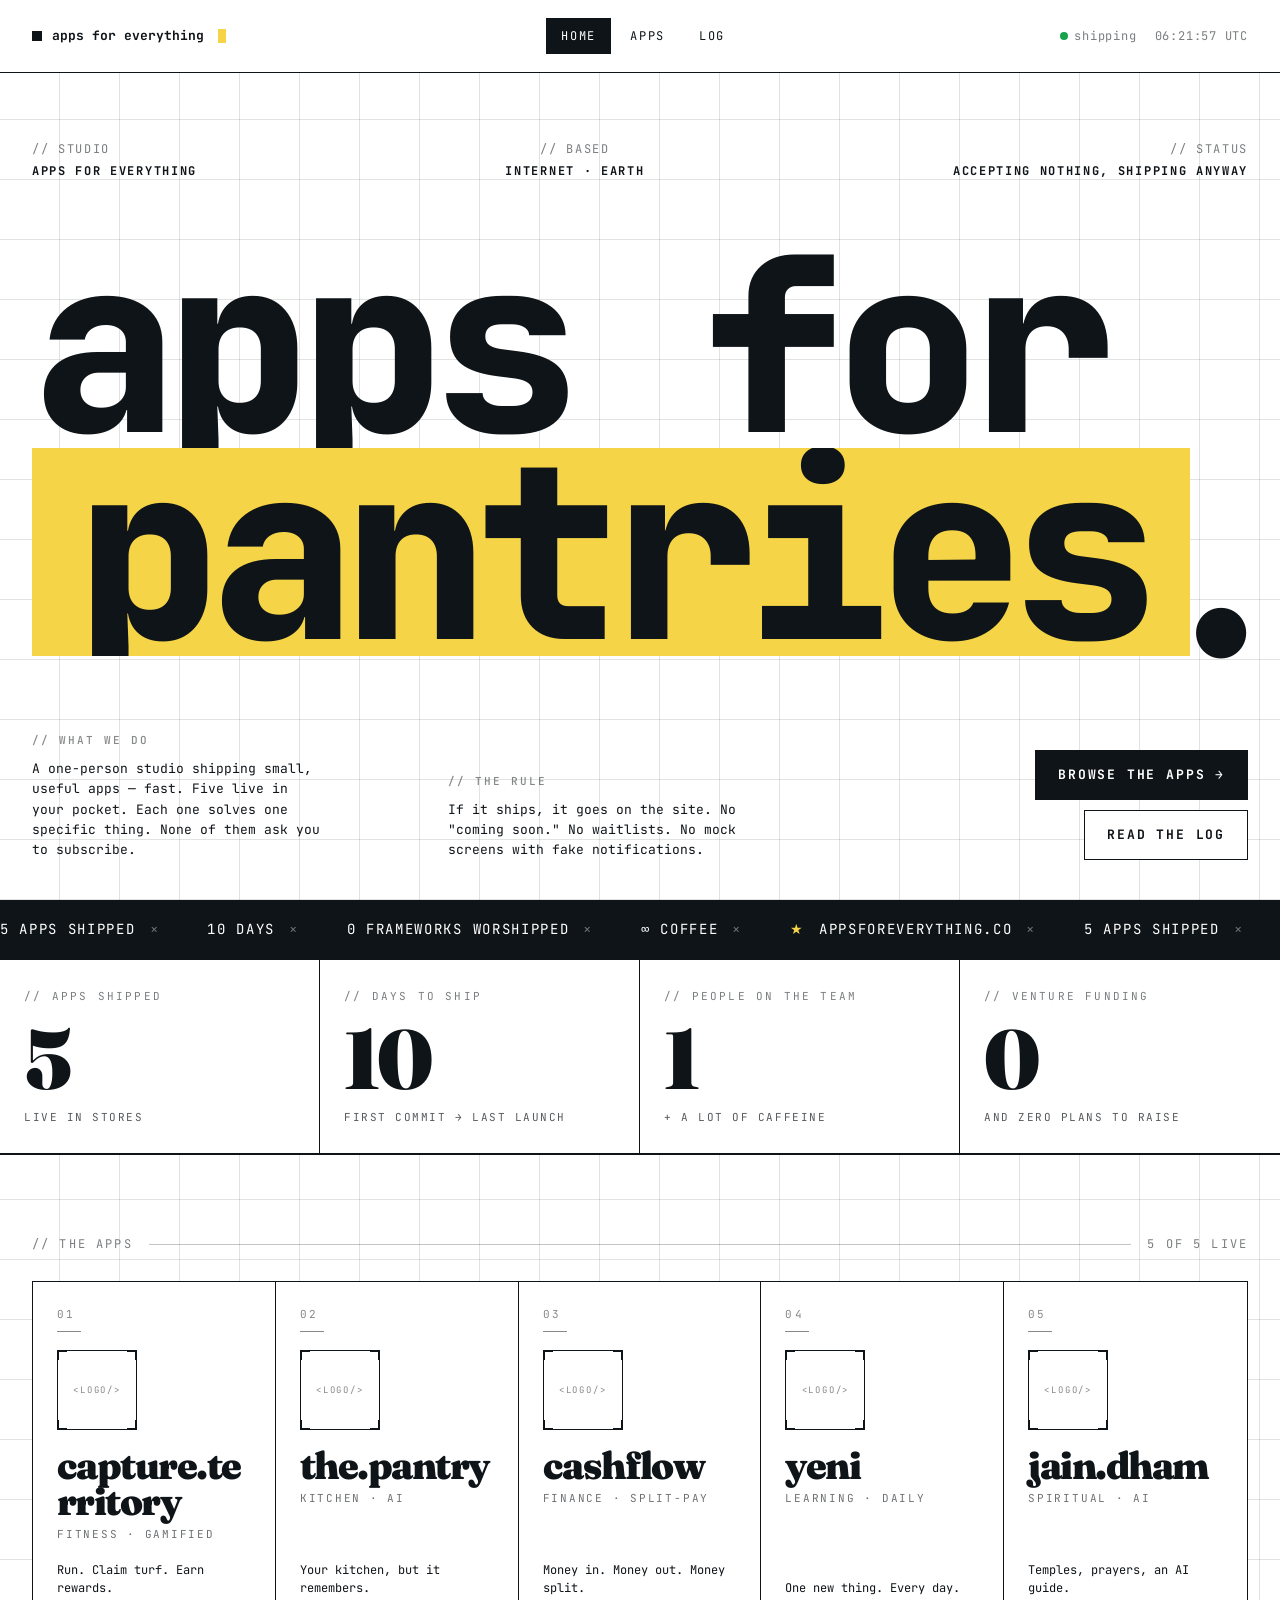
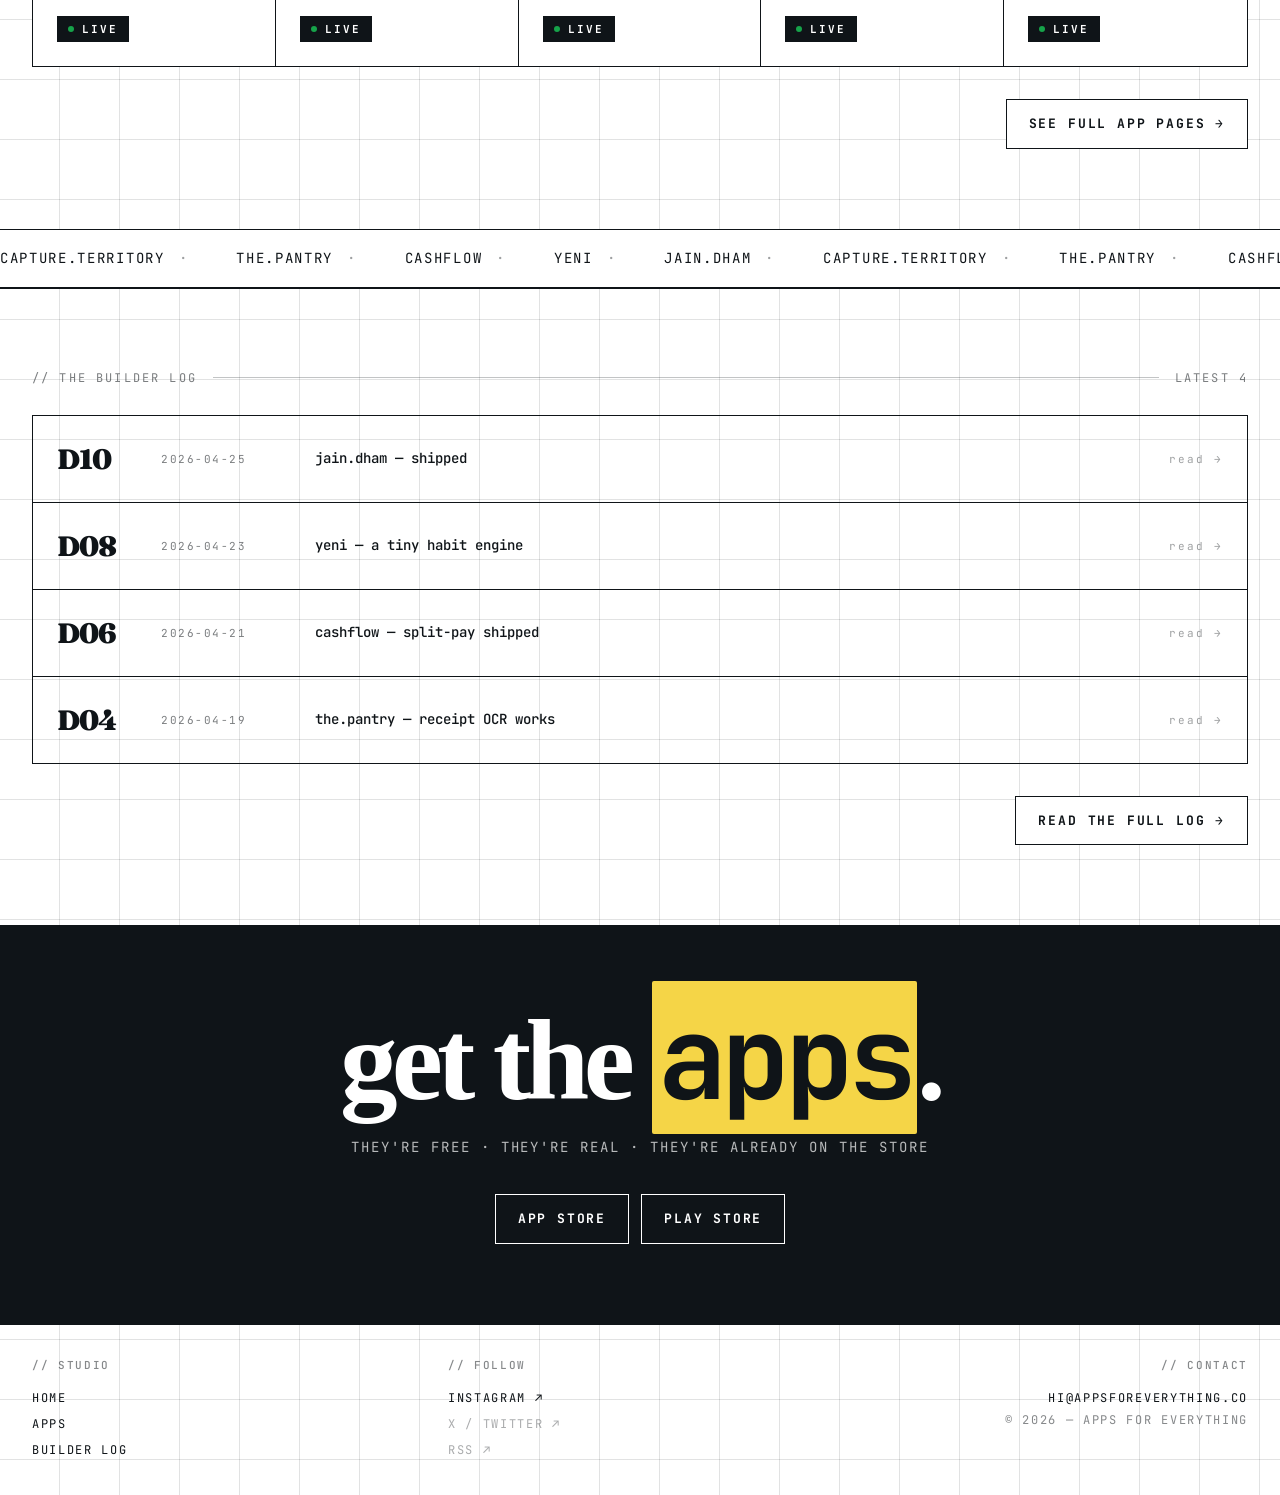
==== index.html @ c0534d03 "Initial launch-ready build of appsforeverything.co - Three-page static site: Home, Apps, Builder Log" ====
<!doctype html>
<html lang="en">
<head>
<meta charset="utf-8"/>
<meta name="viewport" content="width=device-width, initial-scale=1"/>
<title>apps for everything — a small studio shipping a lot</title>
<meta name="description" content="A one-person studio shipping small, useful apps — fast. 5 apps live. No waitlists, no subscriptions, no coming-soon screens."/>
<meta property="og:title" content="apps for everything"/>
<meta property="og:description" content="A one-person studio shipping small, useful apps — fast. 5 apps live."/>
<meta property="og:url" content="https://appsforeverything.co"/>
<meta property="og:type" content="website"/>
<meta property="og:image" content="https://appsforeverything.co/og-image.png"/>
<meta name="twitter:card" content="summary_large_image"/>
<meta name="twitter:title" content="apps for everything"/>
<meta name="twitter:description" content="A one-person studio shipping small, useful apps — fast. 5 apps live."/>
<meta name="twitter:image" content="https://appsforeverything.co/og-image.png"/>
<link rel="icon" href="/favicon.svg" type="image/svg+xml"/>

<link rel="preconnect" href="https://fonts.googleapis.com"/>
<link rel="preconnect" href="https://fonts.gstatic.com" crossorigin/>
<link href="https://fonts.googleapis.com/css2?family=Fraunces:ital,opsz,wght@0,9..144,400;0,9..144,700;0,9..144,900;1,9..144,900&family=JetBrains+Mono:wght@400;500;700&display=swap" rel="stylesheet"/>
<link rel="stylesheet" href="site/site.css"/>

<style>
/* ── Home-only styles ─────────────────────────────────── */
.hero {
  position: relative;
  min-height: calc(100vh - 60px);
  padding: 80px 32px 40px;
  display: flex; flex-direction: column; justify-content: space-between;
  overflow: hidden;
}

.hero-meta-row {
  display: flex; justify-content: space-between; align-items: flex-start;
  font-family: var(--mono);
  font-size: 12px; letter-spacing: 0.14em; text-transform: uppercase;
  color: var(--fg-muted);
}
.hero-meta-row .col { display: flex; flex-direction: column; gap: 4px; }
.hero-meta-row .col .v { color: var(--fg); font-weight: 700; }

.hero-stack {
  font-family: var(--display);
  font-weight: 900;
  font-size: clamp(96px, 19vw, 320px);
  line-height: 0.85;
  letter-spacing: -0.05em;
  margin: 40px 0;
  position: relative;
}
.hero-line { display: block; overflow: hidden; }
.hero-word {
  display: inline-block;
  transform: translateY(110%);
  animation: rise 0.9s cubic-bezier(.2,.7,.2,1) forwards;
}
.hero-word.d2 { animation-delay: 0.1s; }
.hero-word.d3 { animation-delay: 0.2s; }
.hero-word.d4 { animation-delay: 0.3s; }
.hero-word.d5 { animation-delay: 0.4s; }
@keyframes rise { to { transform: translateY(0) } }

.hero-line .swap {
  display: inline-block;
  background: var(--hl); color: #0F1418;
  padding: 0 0.12em;
  position: relative;
}
.hero-line .swap .swap-inner {
  display: inline-block;
  animation: swap 8s steps(1) infinite;
}
@keyframes swap {
  0%, 24%   { content: 'everything' }
  25%, 49%  { transform: translateY(0) }
  50%, 74%  { transform: translateY(0) }
}

/* word cycler for hero */
.cycle {
  display: inline-block;
  background: var(--hl); color: #0F1418;
  padding: 0 0.18em;
  position: relative;
  vertical-align: baseline;
  overflow: hidden;
}
.cycle .cycle-track {
  display: inline-block;
}
.cycle .cycle-word {
  display: inline-block;
}

.hero-bottom {
  display: grid;
  grid-template-columns: 1fr 1fr 1fr;
  gap: 32px;
  align-items: end;
  font-family: var(--mono);
  font-size: 13px;
  line-height: 1.55;
}
.hero-bottom .col h5 {
  font-size: 11px; letter-spacing: 0.18em; text-transform: uppercase;
  opacity: 0.5; margin-bottom: 10px; font-weight: 500;
}
.hero-bottom .col p { max-width: 36ch; }
.hero-bottom .ctas { display: flex; gap: 10px; flex-wrap: wrap; justify-content: flex-end; }

/* Animated grid (subtle dot drift) */
.hero-bg {
  position: absolute; inset: 0;
  pointer-events: none;
  z-index: -1;
  background-image:
    radial-gradient(circle, var(--fg) 1.2px, transparent 1.2px);
  background-size: 32px 32px;
  background-position: 0 0;
  opacity: 0.08;
  animation: drift 30s linear infinite;
}
@keyframes drift {
  from { background-position: 0 0; }
  to { background-position: 320px 320px; }
}

/* ── Counters strip ───────────────────────────────────── */
.counters {
  display: grid;
  grid-template-columns: repeat(4, 1fr);
  border-top: 1.5px solid var(--fg);
  border-bottom: 1.5px solid var(--fg);
  background: var(--bg);
}
.counter {
  padding: 28px 24px;
  border-right: 1.5px solid var(--fg);
  font-family: var(--mono);
}
.counter:last-child { border-right: none; }
.counter .label {
  font-size: 11px; letter-spacing: 0.2em; text-transform: uppercase;
  opacity: 0.55; margin-bottom: 12px;
}
.counter .num {
  font-family: var(--display);
  font-size: 84px; line-height: 1; font-weight: 900;
  letter-spacing: -0.04em;
}
.counter .sub {
  font-size: 11px; letter-spacing: 0.14em; text-transform: uppercase;
  margin-top: 8px; opacity: 0.7;
}

/* ── Apps preview grid ────────────────────────────────── */
.apps-section {
  padding: 80px 32px;
  border-top: 1.5px solid var(--fg);
}
.apps-grid {
  display: grid;
  grid-template-columns: repeat(5, 1fr);
  border: 1.5px solid var(--fg);
}
.app-card {
  position: relative;
  border-right: 1.5px solid var(--fg);
  padding: 24px;
  display: flex; flex-direction: column; gap: 18px;
  min-height: 380px;
  background: var(--bg);
  transition: background 0.2s, color 0.2s;
  overflow: hidden;
  cursor: pointer;
}
.app-card:last-child { border-right: none; }
.app-card:hover { background: var(--fg); color: var(--bg); }
.app-card:hover .logo-slot { background: var(--fg); color: var(--bg); border-color: var(--bg); }
.app-card:hover .logo-slot .tick { background: var(--fg); border-color: var(--bg); }
.app-card:hover .pill { background: var(--bg); color: var(--fg); }
.app-card:hover .app-card-num::after {
  width: 100%;
}
.app-card-num {
  font-family: var(--mono);
  font-size: 11px; letter-spacing: 0.2em; opacity: 0.5;
  position: relative;
  display: inline-block;
}
.app-card-num::after {
  content: '';
  display: block;
  width: 24px; height: 1.5px;
  background: currentColor;
  margin-top: 8px;
  transition: width 0.4s cubic-bezier(.2,.7,.2,1);
}
.app-card-name {
  font-family: var(--display);
  font-size: 38px; font-weight: 900;
  line-height: 0.95;
  letter-spacing: -0.04em;
  word-break: break-word;
}
.app-card-tag {
  font-family: var(--mono);
  font-size: 11px; letter-spacing: 0.16em;
  text-transform: uppercase;
  opacity: 0.6;
}
.app-card-desc {
  font-family: var(--mono);
  font-size: 12px; line-height: 1.55;
  margin-top: auto;
}
.app-card .logo-slot {
  width: 80px; height: 80px;
  align-self: flex-start;
}

@media (max-width: 1100px) {
  .apps-grid { grid-template-columns: repeat(2, 1fr); }
  .app-card { border-bottom: 1.5px solid var(--fg); }
}

/* ── Log preview ──────────────────────────────────────── */
.log-section {
  padding: 80px 32px;
  border-top: 1.5px solid var(--fg);
}
.log-list {
  border: 1.5px solid var(--fg);
}
.log-row {
  display: grid;
  grid-template-columns: 80px 130px 1fr 200px;
  gap: 24px;
  padding: 22px 24px;
  border-bottom: 1.5px solid var(--fg);
  align-items: center;
  font-family: var(--mono);
  font-size: 13px;
  cursor: pointer;
  transition: background 0.15s;
}
.log-row:last-child { border-bottom: none; }
.log-row:hover { background: var(--fg); color: var(--bg); }
.log-row .day {
  font-family: var(--display);
  font-size: 28px; font-weight: 900;
  letter-spacing: -0.03em;
}
.log-row .date { opacity: 0.55; font-size: 11px; letter-spacing: 0.14em; }
.log-row .title { font-weight: 500; font-size: 14px; }
.log-row .arrow {
  text-align: right; opacity: 0.4;
  letter-spacing: 0.18em; font-size: 11px;
}
.log-row:hover .arrow { opacity: 1; }

/* ── CTA strip ────────────────────────────────────────── */
.cta-strip {
  border-top: 1.5px solid var(--fg);
  padding: 80px 32px;
  text-align: center;
  background: var(--fg);
  color: var(--bg);
  position: relative;
  overflow: hidden;
}
.cta-strip h2 {
  font-family: var(--display);
  font-size: clamp(56px, 9vw, 144px);
  font-weight: 900;
  line-height: 0.9;
  letter-spacing: -0.05em;
}
.cta-strip h2 em {
  background: var(--hl); color: #0F1418;
}
.cta-strip .sub {
  margin-top: 24px;
  font-family: var(--mono); font-size: 14px;
  letter-spacing: 0.14em; text-transform: uppercase;
  opacity: 0.7;
}
.cta-strip .ctas {
  margin-top: 36px;
  display: flex; gap: 12px; justify-content: center;
}
.cta-strip .btn {
  background: transparent; color: var(--bg); border-color: var(--bg);
}
.cta-strip .btn:hover { background: var(--hl); color: #0F1418; border-color: var(--hl); }

</style>
</head>
<body>

<!-- ── NAV ────────────────────────────────────────────── -->
<nav class="nav">
  <a class="nav-brand" href="index.html">
    <span class="dot"></span>
    apps for everything<span class="blink"></span>
  </a>
  <div class="nav-links">
    <a class="nav-link active" href="index.html">Home</a>
    <a class="nav-link" href="apps.html">Apps</a>
    <a class="nav-link" href="log.html">Log</a>
  </div>
  <div class="nav-meta">
    <span><span class="live-dot"></span>shipping</span>
    <span data-utc-clock>00:00:00 UTC</span>
  </div>
</nav>

<main class="page">

  <!-- ── HERO ─────────────────────────────────────────── -->
  <section class="hero">
    <div class="hero-bg"></div>

    <div class="hero-meta-row">
      <div class="col">
        <span>// studio</span>
        <span class="v">apps for everything</span>
      </div>
      <div class="col" style="text-align:center">
        <span>// based</span>
        <span class="v">internet · earth</span>
      </div>
      <div class="col" style="text-align:right">
        <span>// status</span>
        <span class="v">accepting nothing, shipping anyway</span>
      </div>
    </div>

    <h1 class="hero-stack">
      <span class="hero-line"><span class="hero-word" style="font-family: &quot;JetBrains Mono&quot;">apps for</span></span>
      <span class="hero-line"><span class="hero-word d2"><span id="cycle-word" class="cycle"><span class="cycle-track"><span class="cycle-word" style="font-family: &quot;JetBrains Mono&quot;">running</span></span></span>.</span></span>
    </h1>

    <div class="hero-bottom">
      <div class="col">
        <h5>// what we do</h5>
        <p>A one-person studio shipping small, useful apps — fast. Five live in your pocket. Each one solves one specific thing. None of them ask you to subscribe.</p>
      </div>
      <div class="col">
        <h5>// the rule</h5>
        <p>If it ships, it goes on the site. No "coming soon." No waitlists. No mock screens with fake notifications.</p>
      </div>
      <div class="col">
        <div class="ctas">
          <a href="apps.html" class="btn primary">Browse the apps →</a>
          <a href="log.html" class="btn">Read the log</a>
        </div>
      </div>
    </div>
  </section>

  <!-- ── MARQUEE ──────────────────────────────────────── -->
  <div class="marquee invert">
    <div class="marquee-track">
      <span class="marquee-item">5 apps shipped <span class="x">×</span></span>
      <span class="marquee-item">10 days <span class="x">×</span></span>
      <span class="marquee-item">0 frameworks worshipped <span class="x">×</span></span>
      <span class="marquee-item">∞ coffee <span class="x">×</span></span>
      <span class="marquee-item"><span class="star">★</span> appsforeverything.co <span class="x">×</span></span>
      <span class="marquee-item">5 apps shipped <span class="x">×</span></span>
      <span class="marquee-item">10 days <span class="x">×</span></span>
      <span class="marquee-item">0 frameworks worshipped <span class="x">×</span></span>
      <span class="marquee-item">∞ coffee <span class="x">×</span></span>
      <span class="marquee-item"><span class="star">★</span> appsforeverything.co <span class="x">×</span></span>
      <span class="marquee-item">5 apps shipped <span class="x">×</span></span>
      <span class="marquee-item">10 days <span class="x">×</span></span>
      <span class="marquee-item">0 frameworks worshipped <span class="x">×</span></span>
      <span class="marquee-item">∞ coffee <span class="x">×</span></span>
      <span class="marquee-item"><span class="star">★</span> appsforeverything.co <span class="x">×</span></span>
    </div>
  </div>

  <!-- ── COUNTERS ─────────────────────────────────────── -->
  <div class="counters reveal">
    <div class="counter">
      <div class="label">// apps shipped</div>
      <div class="num" data-count="5">0</div>
      <div class="sub">live in stores</div>
    </div>
    <div class="counter">
      <div class="label">// days to ship</div>
      <div class="num" data-count="10">0</div>
      <div class="sub">first commit → last launch</div>
    </div>
    <div class="counter">
      <div class="label">// people on the team</div>
      <div class="num" data-count="1">0</div>
      <div class="sub">+ a lot of caffeine</div>
    </div>
    <div class="counter">
      <div class="label">// venture funding</div>
      <div class="num" data-count="0">0</div>
      <div class="sub">and zero plans to raise</div>
    </div>
  </div>

  <!-- ── APPS SECTION ─────────────────────────────────── -->
  <section class="apps-section">
    <div class="section-label reveal">
      <span>// the apps</span>
      <span class="line"></span>
      <span>5 of 5 live</span>
    </div>

    <div class="apps-grid reveal" id="apps-grid"></div>

    <div style="margin-top: 32px; display: flex; justify-content: flex-end;">
      <a href="apps.html" class="btn">See full app pages →</a>
    </div>
  </section>

  <!-- ── REVERSE MARQUEE ──────────────────────────────── -->
  <div class="marquee">
    <div class="marquee-track reverse fast">
      <span class="marquee-item">capture.territory <span class="x">·</span></span>
      <span class="marquee-item">the.pantry <span class="x">·</span></span>
      <span class="marquee-item">cashflow <span class="x">·</span></span>
      <span class="marquee-item">yeni <span class="x">·</span></span>
      <span class="marquee-item">jain.dham <span class="x">·</span></span>
      <span class="marquee-item">capture.territory <span class="x">·</span></span>
      <span class="marquee-item">the.pantry <span class="x">·</span></span>
      <span class="marquee-item">cashflow <span class="x">·</span></span>
      <span class="marquee-item">yeni <span class="x">·</span></span>
      <span class="marquee-item">jain.dham <span class="x">·</span></span>
      <span class="marquee-item">capture.territory <span class="x">·</span></span>
      <span class="marquee-item">the.pantry <span class="x">·</span></span>
      <span class="marquee-item">cashflow <span class="x">·</span></span>
      <span class="marquee-item">yeni <span class="x">·</span></span>
      <span class="marquee-item">jain.dham <span class="x">·</span></span>
    </div>
  </div>

  <!-- ── LOG PREVIEW ──────────────────────────────────── -->
  <section class="log-section">
    <div class="section-label reveal">
      <span>// the builder log</span>
      <span class="line"></span>
      <span>latest 4</span>
    </div>

    <div class="log-list reveal" id="log-list"></div>

    <div style="margin-top: 32px; display: flex; justify-content: flex-end;">
      <a href="log.html" class="btn">Read the full log →</a>
    </div>
  </section>

  <!-- ── CTA STRIP ────────────────────────────────────── -->
  <section class="cta-strip">
    <h2 style="font-family: ui-monospace">get the <em style="font-family: &quot;JetBrains Mono&quot;">apps</em>.</h2>
    <div class="sub">they're free · they're real · they're already on the store</div>
    <div class="ctas">
      <a href="apps.html" class="btn">App Store</a>
      <a href="apps.html" class="btn">Play Store</a>
    </div>
  </section>

  <!-- ── FOOTER ───────────────────────────────────────── -->
  <footer class="foot">
    <div class="foot-col">
      <h4>// studio</h4>
      <a href="index.html">Home</a>
      <a href="apps.html">Apps</a>
      <a href="log.html">Builder log</a>
    </div>
    <div class="foot-col">
      <h4>// follow</h4>
      <a href="https://www.instagram.com/apps4everything?igsh=eWd5OXFvZ3lxbHJh" target="_blank" rel="noopener">Instagram ↗</a>
      <a href="#">X / twitter ↗</a>
      <a href="#">RSS ↗</a>
    </div>
    <div class="foot-col" style="text-align:right">
      <h4>// contact</h4>
      <a href="mailto:hi@appsforeverything.co">hi@appsforeverything.co</a>
      <span style="opacity:0.5">© 2026 — apps for everything</span>
    </div>
  </footer>
</main>

<script src="site/site.js"></script>
<script>
// ── Render apps grid ───────────────────────────────────
(function () {
  const el = document.getElementById('apps-grid');
  el.innerHTML = APPS.map((a, i) => `
    <a href="apps.html#${a.name}" class="app-card">
      <span class="app-card-num">${a.num}</span>
      <div class="logo-slot">
        <span class="tick tl"></span><span class="tick tr"></span>
        <span class="tick bl"></span><span class="tick br"></span>
        <div class="logo-inner">
          <div class="logo-tag">&lt;LOGO/&gt;</div>
        </div>
      </div>
      <div>
        <div class="app-card-name">${a.name}</div>
        <div class="app-card-tag" style="margin-top:6px">${a.tag}</div>
      </div>
      <div class="app-card-desc">${a.short}</div>
      <span class="pill" style="align-self:flex-start"><span class="pill-dot"></span>live</span>
    </a>
  `).join('');
})();

// ── Render log preview ────────────────────────────────
(function () {
  const el = document.getElementById('log-list');
  el.innerHTML = LOG_ENTRIES.slice(0, 4).map((e) => `
    <a href="log.html" class="log-row">
      <span class="day">${e.day}</span>
      <span class="date">${e.date}</span>
      <span class="title">${e.title}</span>
      <span class="arrow">read →</span>
    </a>
  `).join('');
})();

// ── Counters animate when in view ─────────────────────
(function () {
  const obs = new IntersectionObserver((entries) => {
    entries.forEach((e) => {
      if (e.isIntersecting) {
        e.target.querySelectorAll('[data-count]').forEach((n) => {
          const target = parseInt(n.getAttribute('data-count'), 10);
          countUp(n, target, 1400);
        });
        obs.unobserve(e.target);
      }
    });
  }, { threshold: 0.4 });
  document.querySelectorAll('.counters').forEach((el) => obs.observe(el));
})();

// ── Hero word cycler ──────────────────────────────────
(function () {
  const words = ['running', 'pantries', 'splitting', 'praying', 'learning'];
  const el = document.querySelector('#cycle-word .cycle-word');
  if (!el) return;
  let i = 0;
  setInterval(() => {
    i = (i + 1) % words.length;
    el.style.transition = 'opacity 0.2s, transform 0.2s';
    el.style.opacity = '0';
    el.style.transform = 'translateY(-8px)';
    setTimeout(() => {
      el.textContent = words[i];
      el.style.transform = 'translateY(8px)';
      requestAnimationFrame(() => {
        el.style.opacity = '1';
        el.style.transform = 'translateY(0)';
      });
    }, 220);
  }, 1800);
})();

</script>
</body>
</html>
---- site/site.css ----
/* appsforeverything.co — shared site styles */

:root {
  --bg: #FFFFFF;
  --fg: #0F1418;
  --fg-muted: rgba(15, 20, 24, 0.55);
  --fg-faint: rgba(15, 20, 24, 0.12);
  --hl: #F5D547;
  --display: 'Fraunces', serif;
  --mono: 'JetBrains Mono', ui-monospace, monospace;
}

[data-theme="dark"] {
  --bg: #0F1418;
  --fg: #FFFFFF;
  --fg-muted: rgba(255, 255, 255, 0.55);
  --fg-faint: rgba(255, 255, 255, 0.12);
}

* { box-sizing: border-box; margin: 0; padding: 0; }

html, body {
  background: var(--bg);
  color: var(--fg);
  font-family: var(--mono);
  font-size: 14px;
  line-height: 1.5;
  -webkit-font-smoothing: antialiased;
  overflow-x: hidden;
}

body {
  background-image:
    linear-gradient(var(--fg-faint) 1px, transparent 1px),
    linear-gradient(90deg, var(--fg-faint) 1px, transparent 1px);
  background-size: 60px 60px;
  background-position: -1px -1px;
}

a { color: inherit; text-decoration: none; }
em {
  font-style: normal;
  font-weight: 700;
  background: var(--hl);
  padding: 0 6px;
  border-radius: 2px;
  color: #0F1418;
}

::selection { background: var(--hl); color: #0F1418; }

/* ── Top nav ────────────────────────────────────────────── */
.nav {
  position: fixed; top: 0; left: 0; right: 0; z-index: 100;
  display: flex; align-items: center; justify-content: space-between;
  padding: 18px 32px;
  border-bottom: 1.5px solid var(--fg);
  background: var(--bg);
  font-family: var(--mono);
  font-size: 13px;
  letter-spacing: 0.06em;
}
.nav-brand {
  display: flex; align-items: center; gap: 10px;
  font-weight: 700;
  text-transform: lowercase;
  letter-spacing: 0;
}
.nav-brand .dot {
  width: 10px; height: 10px; background: var(--fg);
  display: inline-block;
}
.nav-brand .blink {
  width: 8px; height: 14px; background: var(--hl);
  display: inline-block; margin-left: 4px;
  animation: blink 1s steps(2) infinite;
}
@keyframes blink { 0%, 50% { opacity: 1 } 51%, 100% { opacity: 0 } }

.nav-links { display: flex; gap: 4px; }
.nav-link {
  padding: 8px 14px;
  border: 1.5px solid transparent;
  text-transform: uppercase;
  letter-spacing: 0.14em;
  font-size: 12px;
  transition: background 0.15s, color 0.15s, border-color 0.15s;
}
.nav-link:hover { border-color: var(--fg); }
.nav-link.active { background: var(--fg); color: var(--bg); }

.nav-meta {
  display: flex; align-items: center; gap: 18px;
  font-size: 12px;
  color: var(--fg-muted);
}
.nav-meta .live-dot {
  width: 8px; height: 8px; border-radius: 50%;
  background: #16a34a;
  display: inline-block; margin-right: 6px;
  animation: pulse 1.5s ease-in-out infinite;
}
@keyframes pulse { 0%, 100% { opacity: 1 } 50% { opacity: 0.3 } }

/* ── Page shell ─────────────────────────────────────────── */
.page { padding-top: 60px; }

.section-label {
  display: flex; align-items: center; gap: 16px;
  font-family: var(--mono);
  font-size: 12px; letter-spacing: 0.18em; text-transform: uppercase;
  color: var(--fg-muted);
  margin-bottom: 28px;
}
.section-label .line {
  flex: 1; height: 1px; background: var(--fg); opacity: 0.25;
}

/* ── Footer ─────────────────────────────────────────────── */
.foot {
  border-top: 1.5px solid var(--fg);
  padding: 32px;
  display: grid;
  grid-template-columns: 1fr 1fr 1fr;
  gap: 32px;
  font-size: 12px;
  text-transform: uppercase;
  letter-spacing: 0.14em;
}
.foot-col h4 {
  font-size: 11px; opacity: 0.5;
  margin-bottom: 12px; font-weight: 500;
}
.foot-col a { display: block; padding: 4px 0; }
.foot-col a:hover { background: var(--hl); color: #0F1418; }

/* ── Marquee ────────────────────────────────────────────── */
.marquee {
  border-top: 1.5px solid var(--fg);
  border-bottom: 1.5px solid var(--fg);
  overflow: hidden;
  background: var(--bg);
  position: relative;
}
.marquee.invert { background: var(--fg); color: var(--bg); }
.marquee-track {
  display: inline-flex; gap: 48px;
  white-space: nowrap;
  padding: 18px 0;
  animation: marquee 40s linear infinite;
  font-family: var(--mono);
  font-size: 14px;
  letter-spacing: 0.12em;
  text-transform: uppercase;
}
.marquee-track.fast { animation-duration: 20s; }
.marquee-track.reverse { animation-direction: reverse; }
.marquee-item {
  display: inline-flex; align-items: center; gap: 14px;
}
.marquee-item .star { color: var(--hl); }
.marquee-item .x { opacity: 0.4; }
@keyframes marquee {
  from { transform: translateX(0) }
  to { transform: translateX(-50%) }
}

/* ── Buttons ────────────────────────────────────────────── */
.btn {
  display: inline-flex; align-items: center; gap: 10px;
  padding: 14px 22px;
  font-family: var(--mono);
  font-size: 13px;
  letter-spacing: 0.14em;
  text-transform: uppercase;
  font-weight: 700;
  border: 1.5px solid var(--fg);
  background: var(--bg);
  color: var(--fg);
  cursor: pointer;
  transition: all 0.15s;
}
.btn:hover {
  background: var(--fg); color: var(--bg);
}
.btn.primary {
  background: var(--fg); color: var(--bg);
}
.btn.primary:hover {
  background: var(--hl); color: #0F1418; border-color: var(--hl);
}

/* ── Status pill ────────────────────────────────────────── */
.pill {
  display: inline-flex; align-items: center; gap: 8px;
  padding: 5px 11px;
  font-family: var(--mono);
  font-size: 11px;
  letter-spacing: 0.18em;
  font-weight: 700;
  text-transform: uppercase;
  background: var(--fg);
  color: var(--bg);
}
.pill.outline { background: transparent; color: var(--fg); border: 1.5px solid var(--fg); }
.pill .pill-dot {
  width: 6px; height: 6px; border-radius: 50%; background: #16a34a;
  animation: pulse 1.5s ease-in-out infinite;
}

/* ── Logo card ─────────────────────────────────────────── */
.logo-slot {
  position: relative;
  background: var(--bg);
  color: var(--fg);
  border: 1.5px solid var(--fg);
  display: flex; align-items: center; justify-content: center;
  font-family: var(--mono);
  flex-shrink: 0;
}
.logo-slot .tick {
  position: absolute; width: 10px; height: 10px;
  background: var(--bg);
}
.logo-slot .tick.tl { top: -1px; left: -1px; border-top: 2px solid var(--fg); border-left: 2px solid var(--fg); }
.logo-slot .tick.tr { top: -1px; right: -1px; border-top: 2px solid var(--fg); border-right: 2px solid var(--fg); }
.logo-slot .tick.bl { bottom: -1px; left: -1px; border-bottom: 2px solid var(--fg); border-left: 2px solid var(--fg); }
.logo-slot .tick.br { bottom: -1px; right: -1px; border-bottom: 2px solid var(--fg); border-right: 2px solid var(--fg); }
.logo-slot .logo-inner {
  text-align: center; line-height: 1.4;
}
.logo-slot .logo-tag {
  font-size: 9px; opacity: 0.5; letter-spacing: 0.2em;
}
.logo-slot .logo-name {
  font-size: 14px; font-weight: 700; letter-spacing: -0.01em; margin-top: 4px;
}

/* ── Reveal animation ───────────────────────────────────── */
.reveal {
  opacity: 0; transform: translateY(24px);
  transition: opacity 0.7s cubic-bezier(.2,.7,.2,1), transform 0.7s cubic-bezier(.2,.7,.2,1);
}
.reveal.in { opacity: 1; transform: translateY(0); }

/* ── Util ──────────────────────────────────────────────── */
.mono { font-family: var(--mono); }
.serif { font-family: var(--display); }
.muted { color: var(--fg-muted); }
.cap { text-transform: uppercase; letter-spacing: 0.14em; }

/* ── Placeholder links (not yet live) ───────────────────── */
a[href="#"] {
  opacity: 0.35;
  cursor: default;
  pointer-events: none;
}

/* ── Mobile nav ─────────────────────────────────────────── */
@media (max-width: 640px) {
  .nav-meta { display: none; }
  .nav { padding: 14px 20px; }
  .hero { padding: 80px 20px 40px; }
  .hero-bottom { grid-template-columns: 1fr; gap: 20px; }
  .hero-bottom .ctas { justify-content: flex-start; }
  .counters { grid-template-columns: repeat(2, 1fr); }
  .counter:nth-child(2) { border-right: none; }
  .log-row { grid-template-columns: 60px 1fr; }
  .log-row .date, .log-row .arrow { display: none; }
}
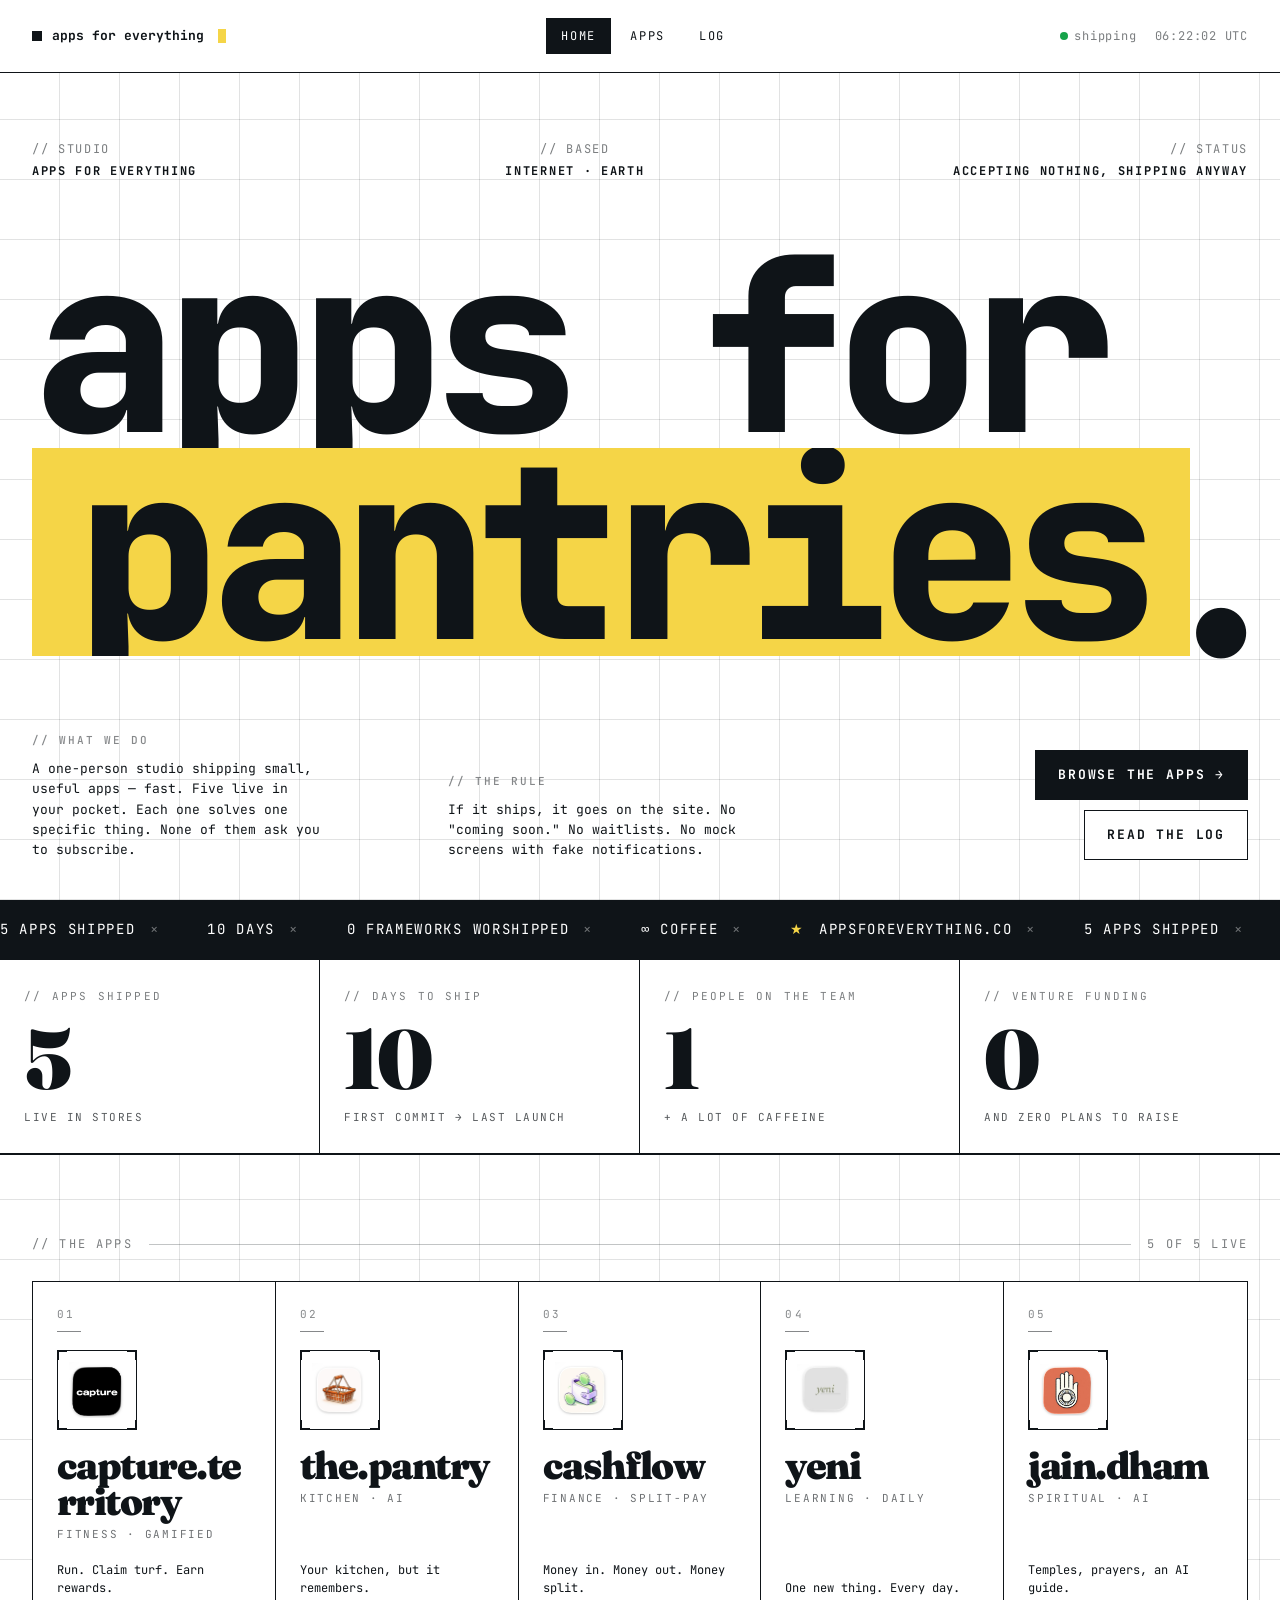
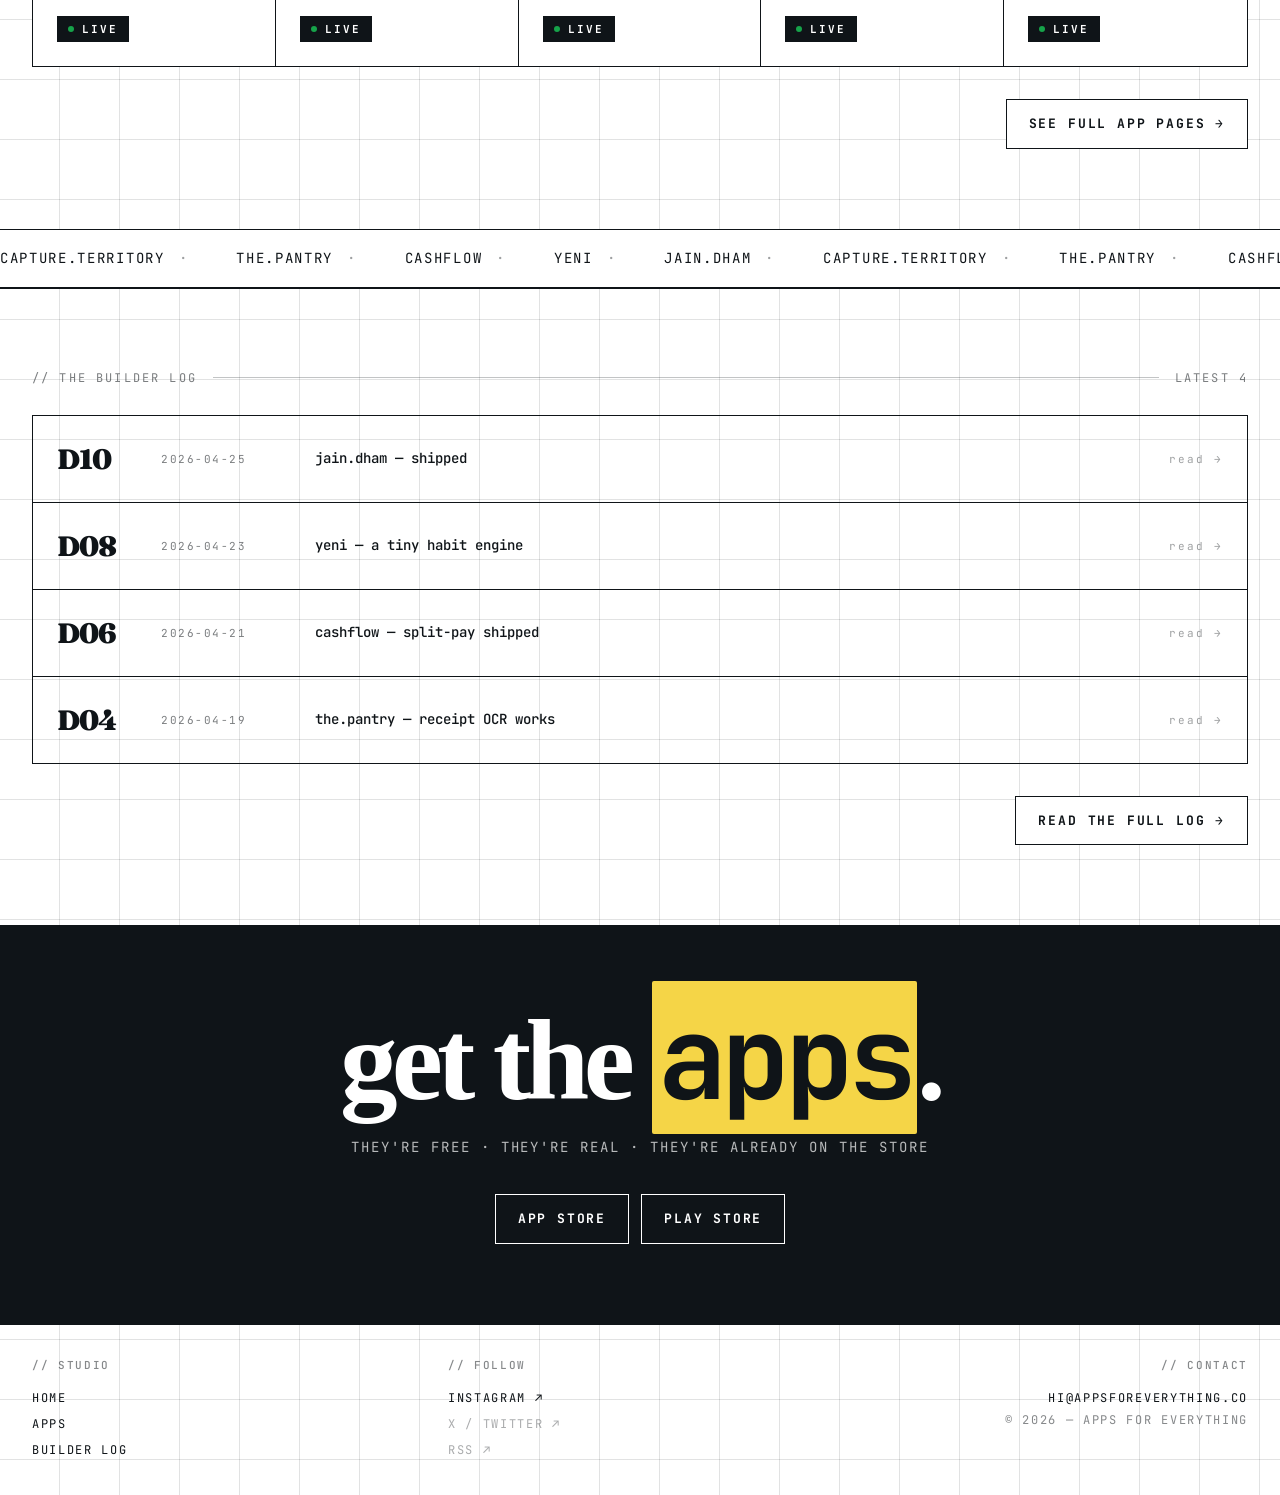
==== commit f431a421: "Add app logos and wire them into card + detail views Co-Authored-By: Claude Sonnet 4.6 <noreply@anth" ====
--- a/index.html
+++ b/index.html
@@ -500,7 +500,7 @@
         <span class="tick tl"></span><span class="tick tr"></span>
         <span class="tick bl"></span><span class="tick br"></span>
         <div class="logo-inner">
-          <div class="logo-tag">&lt;LOGO/&gt;</div>
+          <img src="${a.logo}" alt="${a.name} logo" style="width:56px;height:56px;object-fit:contain;display:block;"/>
         </div>
       </div>
       <div>
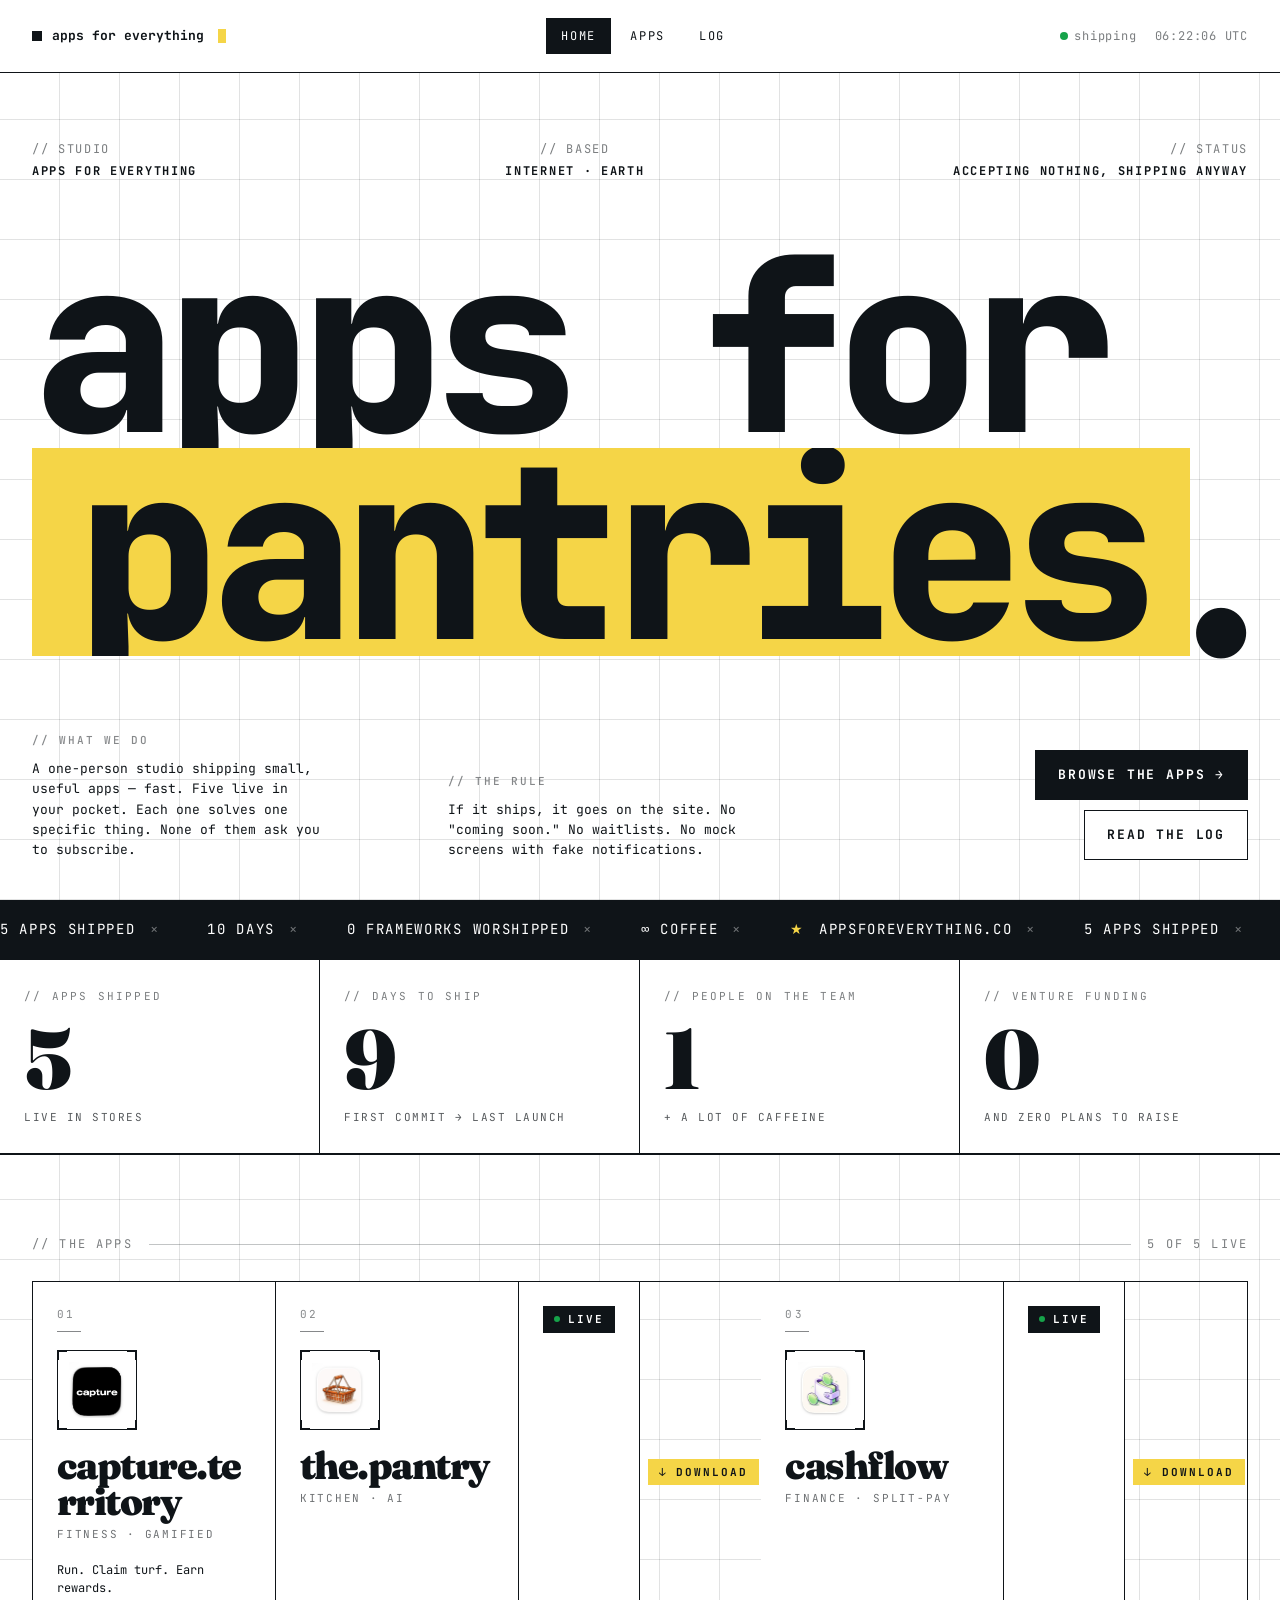
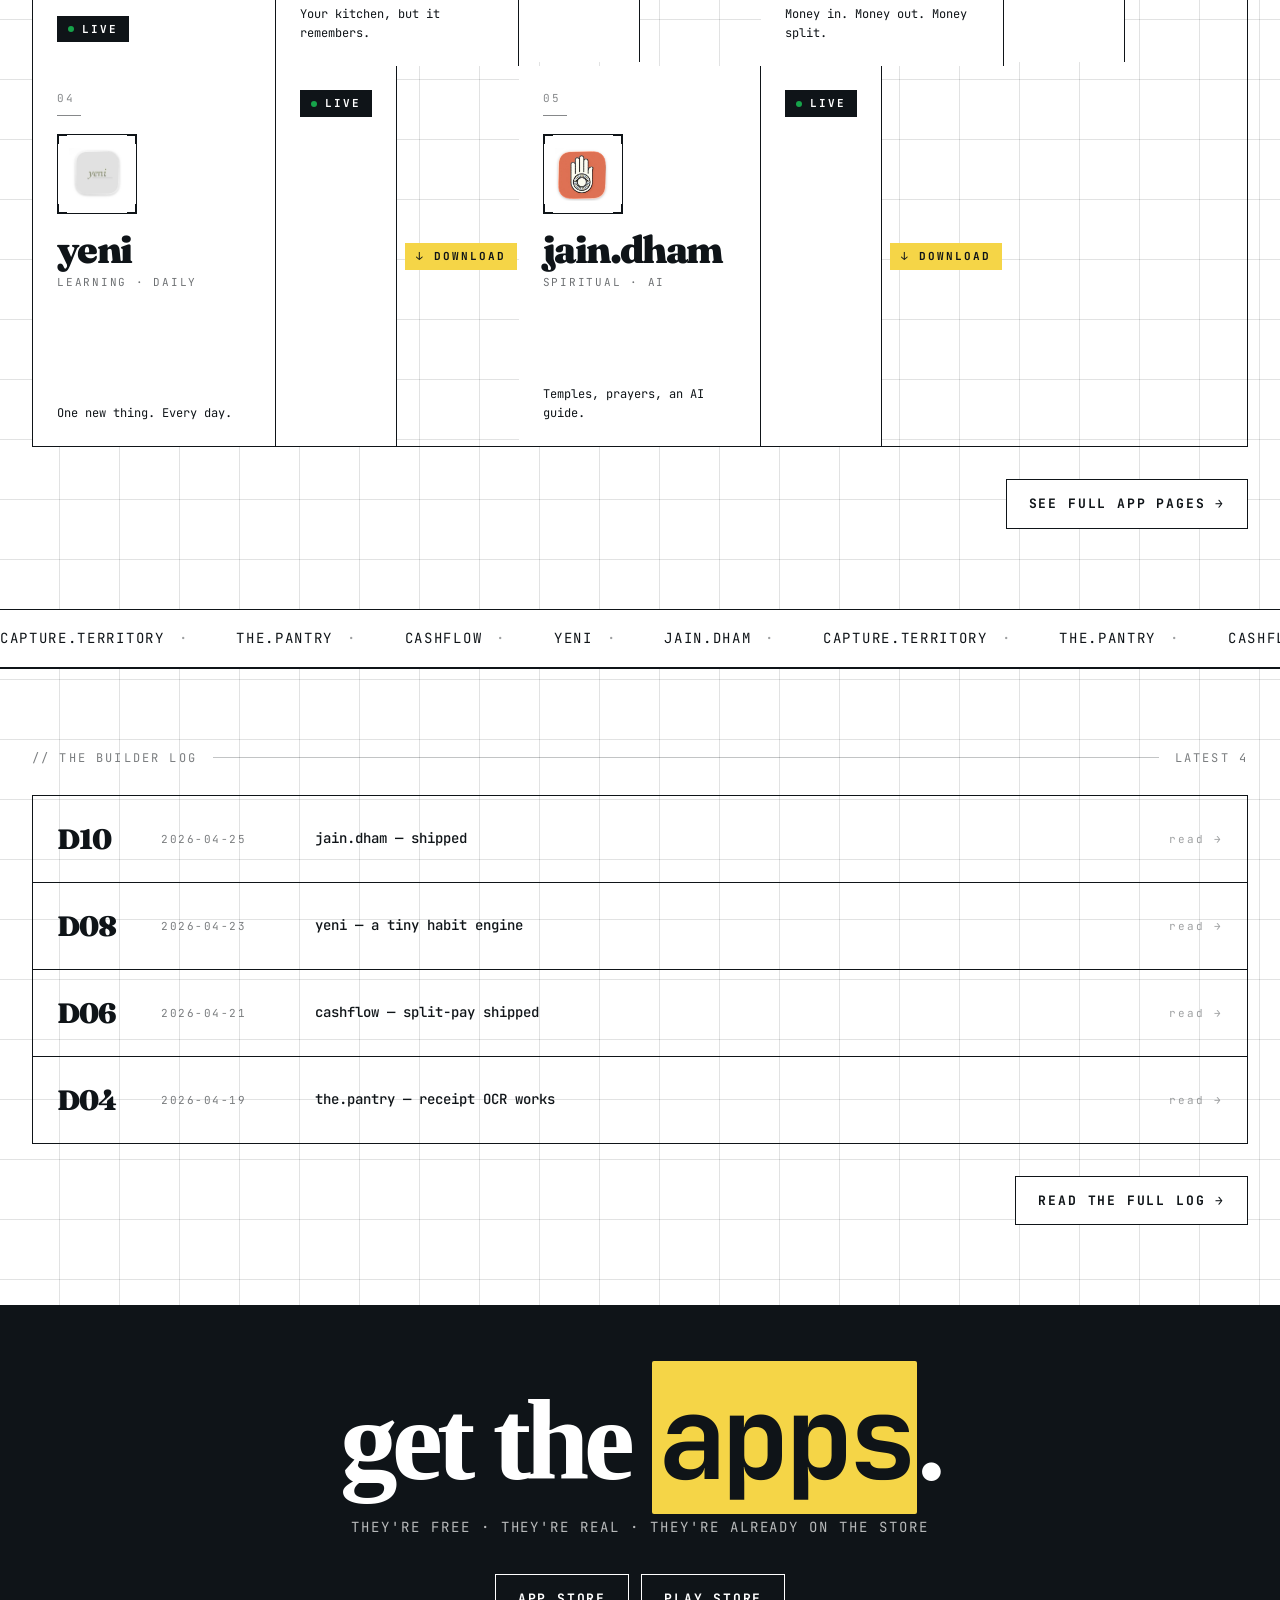
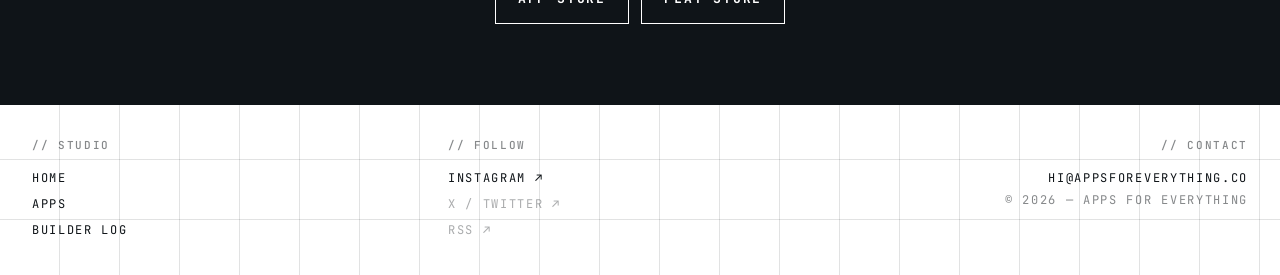
==== commit 77721220: "Add App Store links and download pill to app cards - Wire real App Store URLs for the.pantry, cashfl" ====
--- a/index.html
+++ b/index.html
@@ -508,7 +508,10 @@
         <div class="app-card-tag" style="margin-top:6px">${a.tag}</div>
       </div>
       <div class="app-card-desc">${a.short}</div>
-      <span class="pill" style="align-self:flex-start"><span class="pill-dot"></span>live</span>
+      <div style="display:flex;gap:8px;align-items:center;flex-wrap:wrap;align-self:flex-start">
+        <span class="pill"><span class="pill-dot"></span>live</span>
+        ${a.appstore !== '#' ? `<a href="${a.appstore}" class="pill pill-dl" target="_blank" rel="noopener" onclick="event.stopPropagation()">↓ download</a>` : ''}
+      </div>
     </a>
   `).join('');
 })();
--- a/site/site.css
+++ b/site/site.css
@@ -203,6 +203,8 @@
   color: var(--bg);
 }
 .pill.outline { background: transparent; color: var(--fg); border: 1.5px solid var(--fg); }
+.pill.pill-dl { background: var(--hl); color: #0F1418; pointer-events: auto; opacity: 1; }
+.pill.pill-dl:hover { background: var(--fg); color: var(--bg); }
 .pill .pill-dot {
   width: 6px; height: 6px; border-radius: 50%; background: #16a34a;
   animation: pulse 1.5s ease-in-out infinite;
@@ -227,7 +229,13 @@
 .logo-slot .tick.bl { bottom: -1px; left: -1px; border-bottom: 2px solid var(--fg); border-left: 2px solid var(--fg); }
 .logo-slot .tick.br { bottom: -1px; right: -1px; border-bottom: 2px solid var(--fg); border-right: 2px solid var(--fg); }
 .logo-slot .logo-inner {
-  text-align: center; line-height: 1.4;
+  display: flex; align-items: center; justify-content: center;
+}
+.logo-slot .logo-inner img {
+  display: block;
+  object-fit: contain;
+  max-width: 100%;
+  max-height: 100%;
 }
 .logo-slot .logo-tag {
   font-size: 9px; opacity: 0.5; letter-spacing: 0.2em;
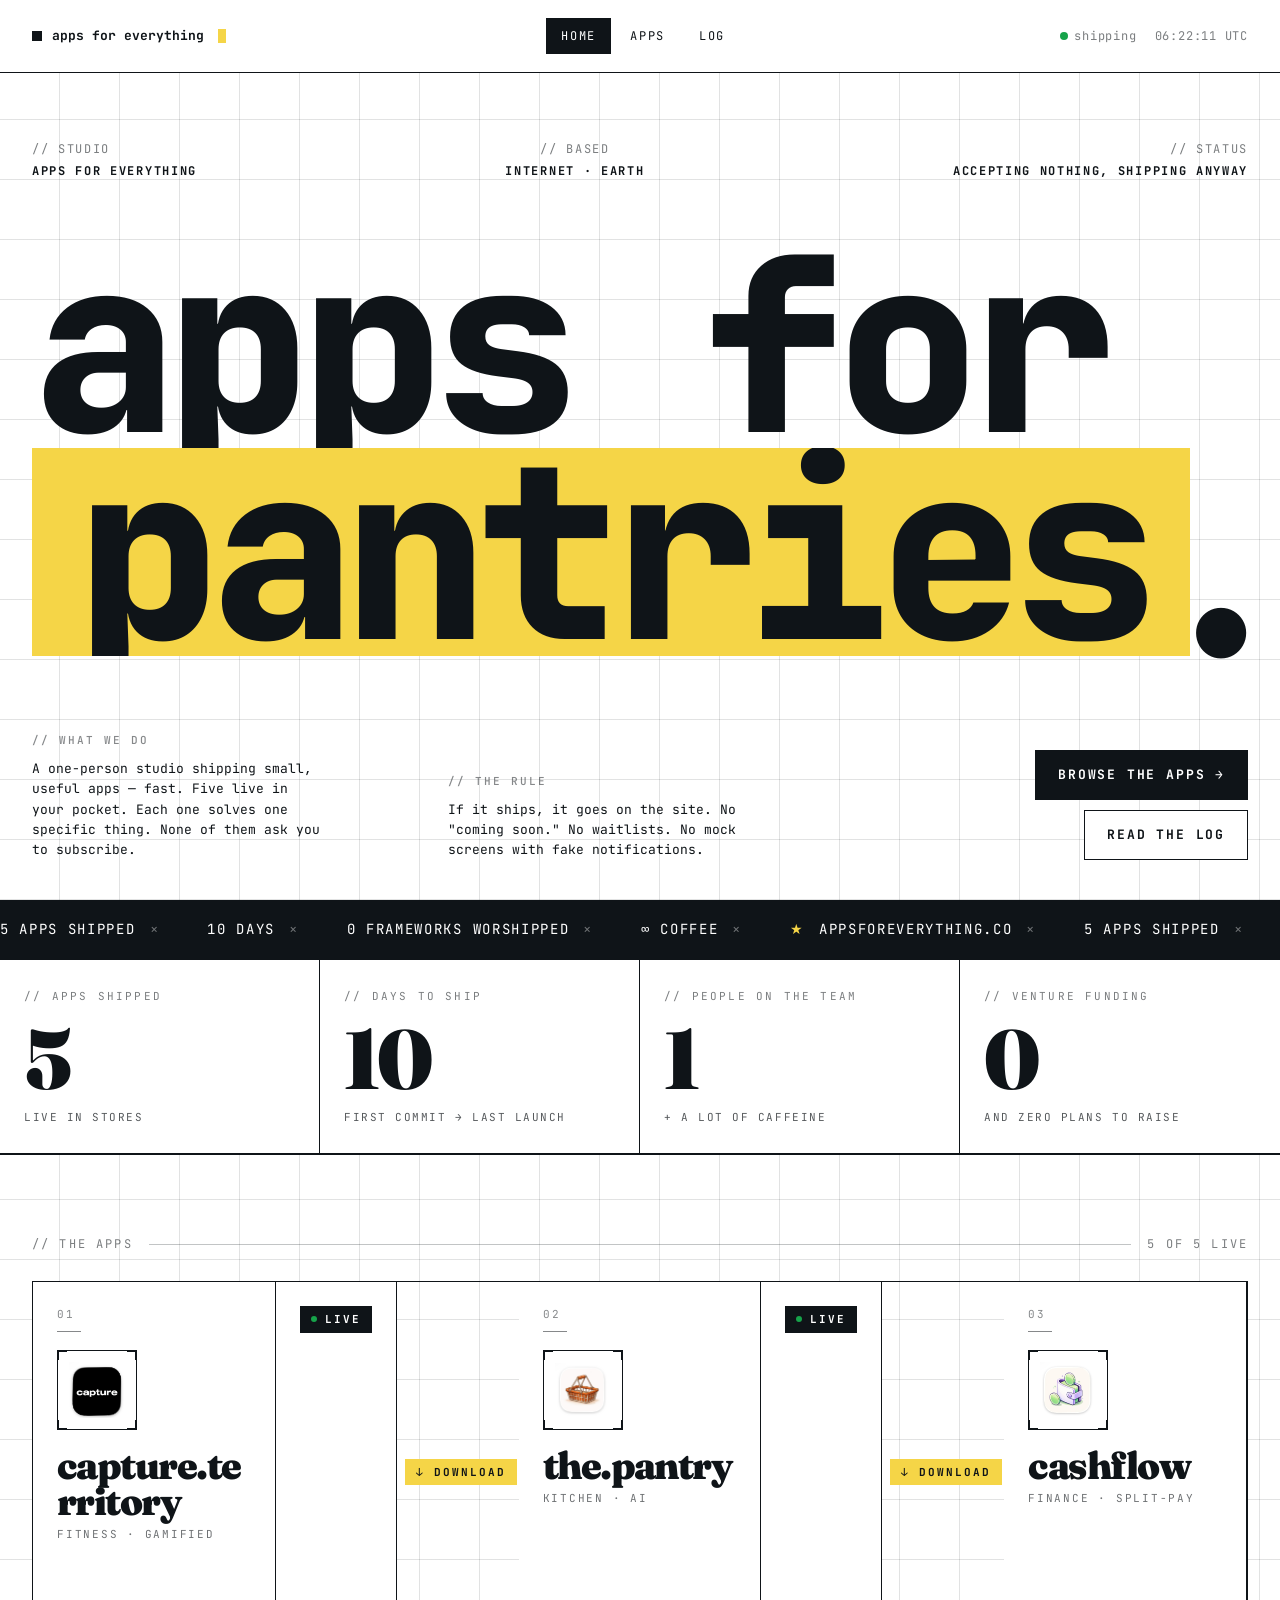
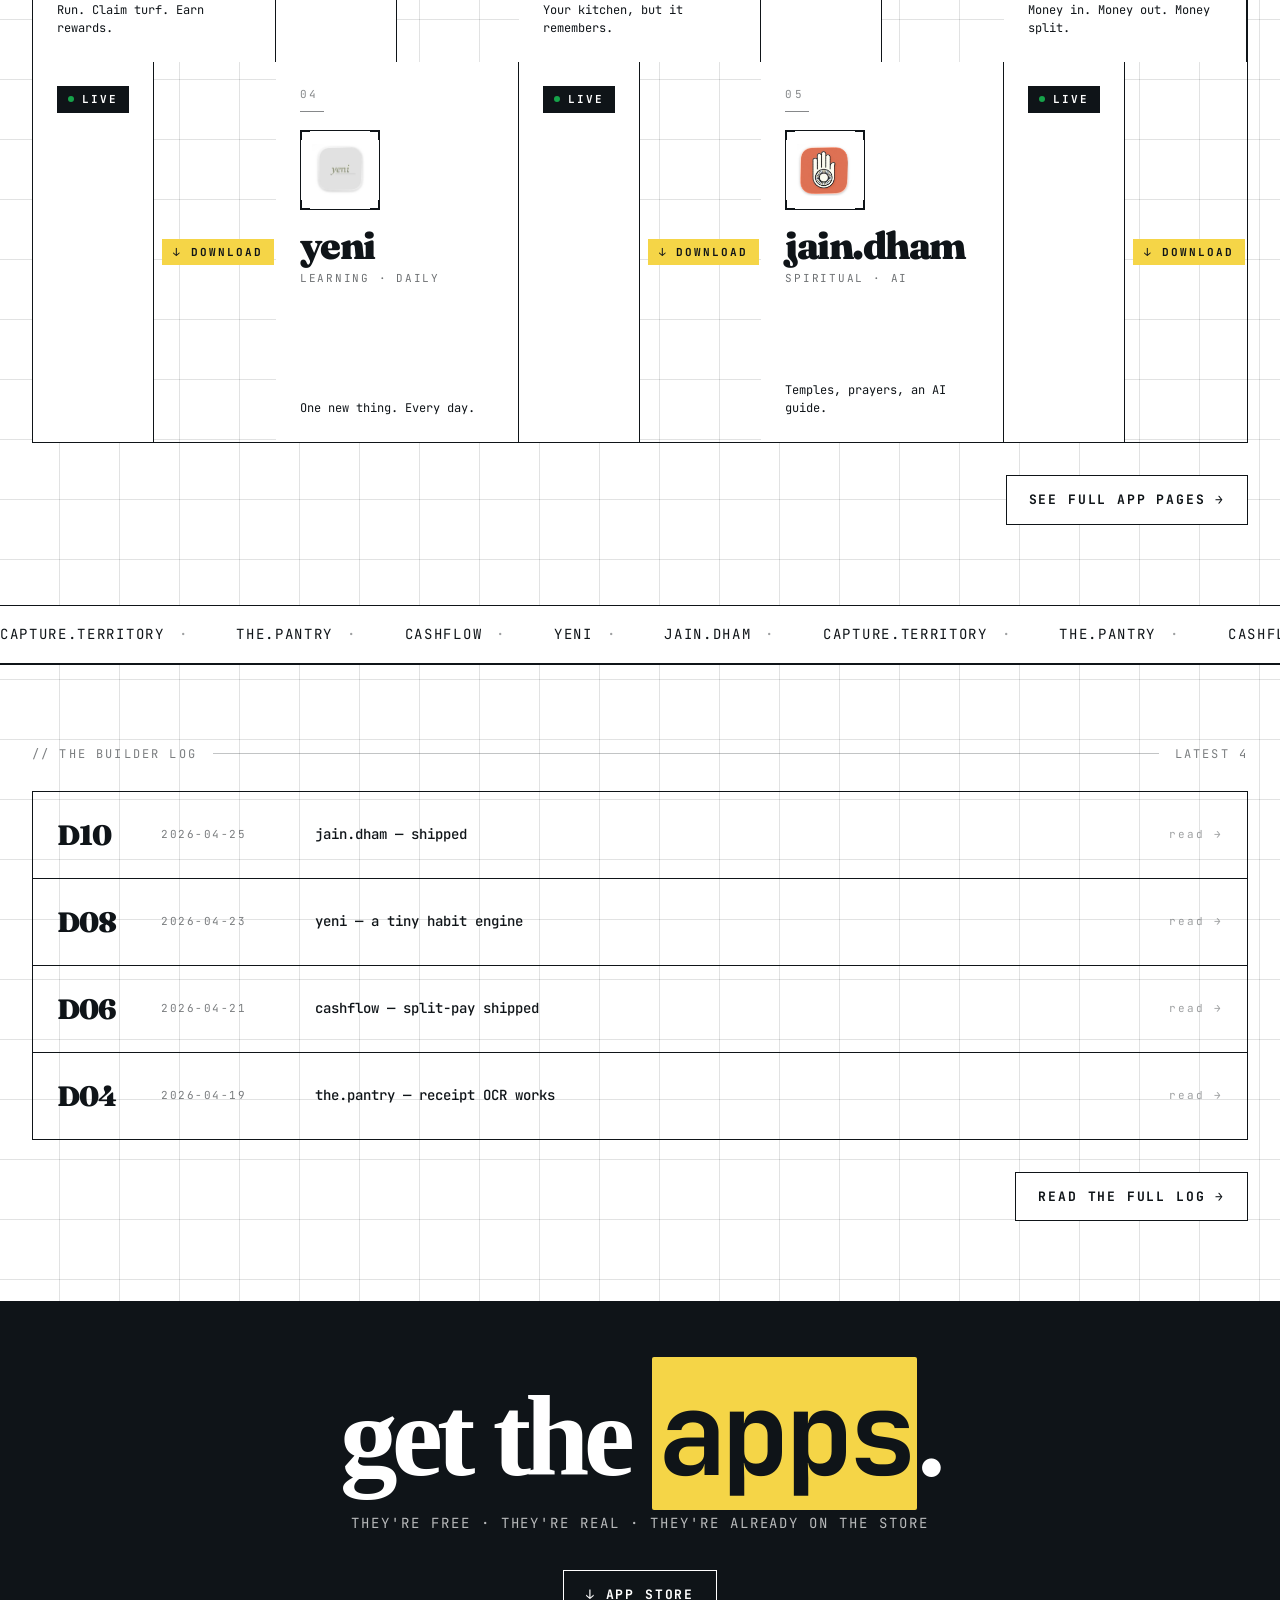
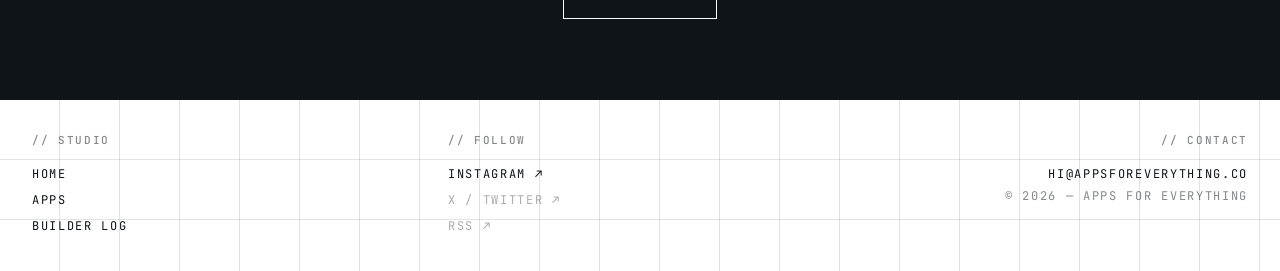
==== commit 2bf55d9d: "Remove Play Store — iOS App Store only Co-Authored-By: Claude Sonnet 4.6 <noreply@anthropic.com>" ====
--- a/index.html
+++ b/index.html
@@ -461,8 +461,7 @@
     <h2 style="font-family: ui-monospace">get the <em style="font-family: &quot;JetBrains Mono&quot;">apps</em>.</h2>
     <div class="sub">they're free · they're real · they're already on the store</div>
     <div class="ctas">
-      <a href="apps.html" class="btn">App Store</a>
-      <a href="apps.html" class="btn">Play Store</a>
+      <a href="apps.html" class="btn">↓ App Store</a>
     </div>
   </section>
 
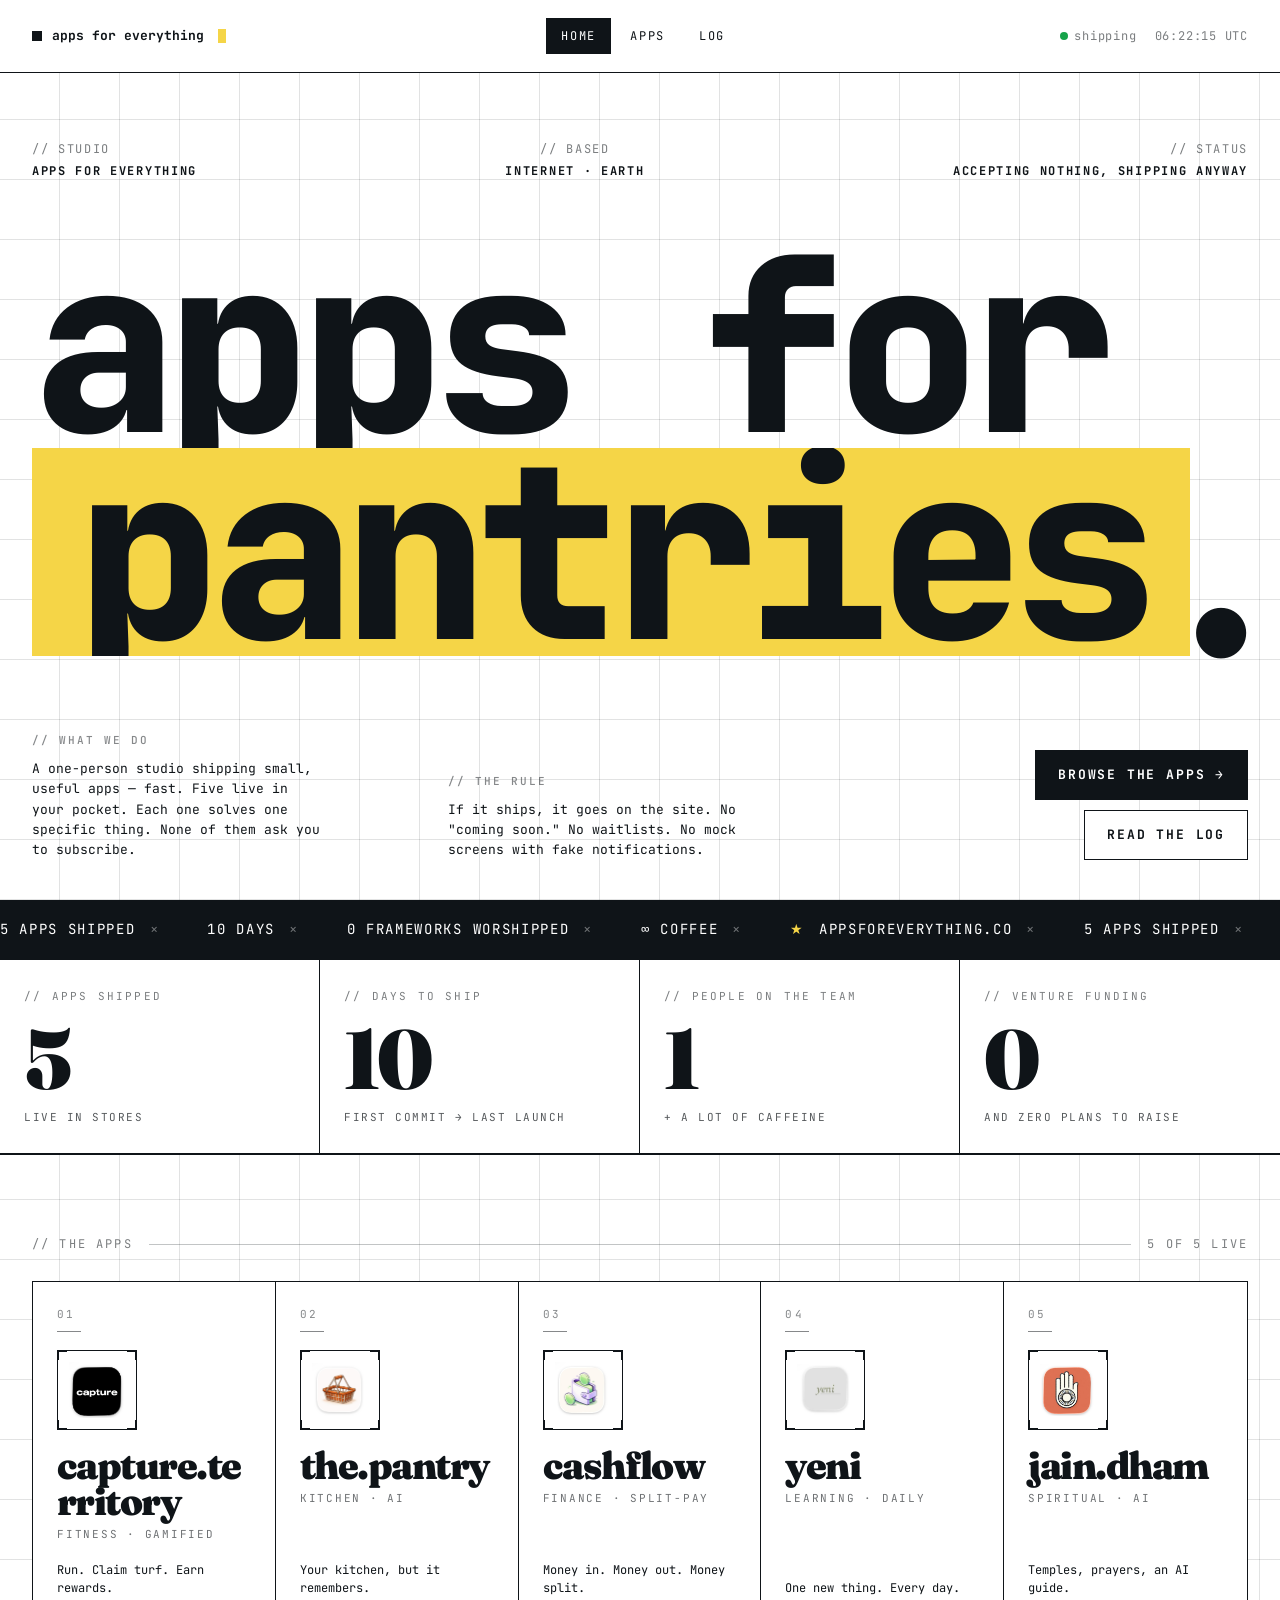
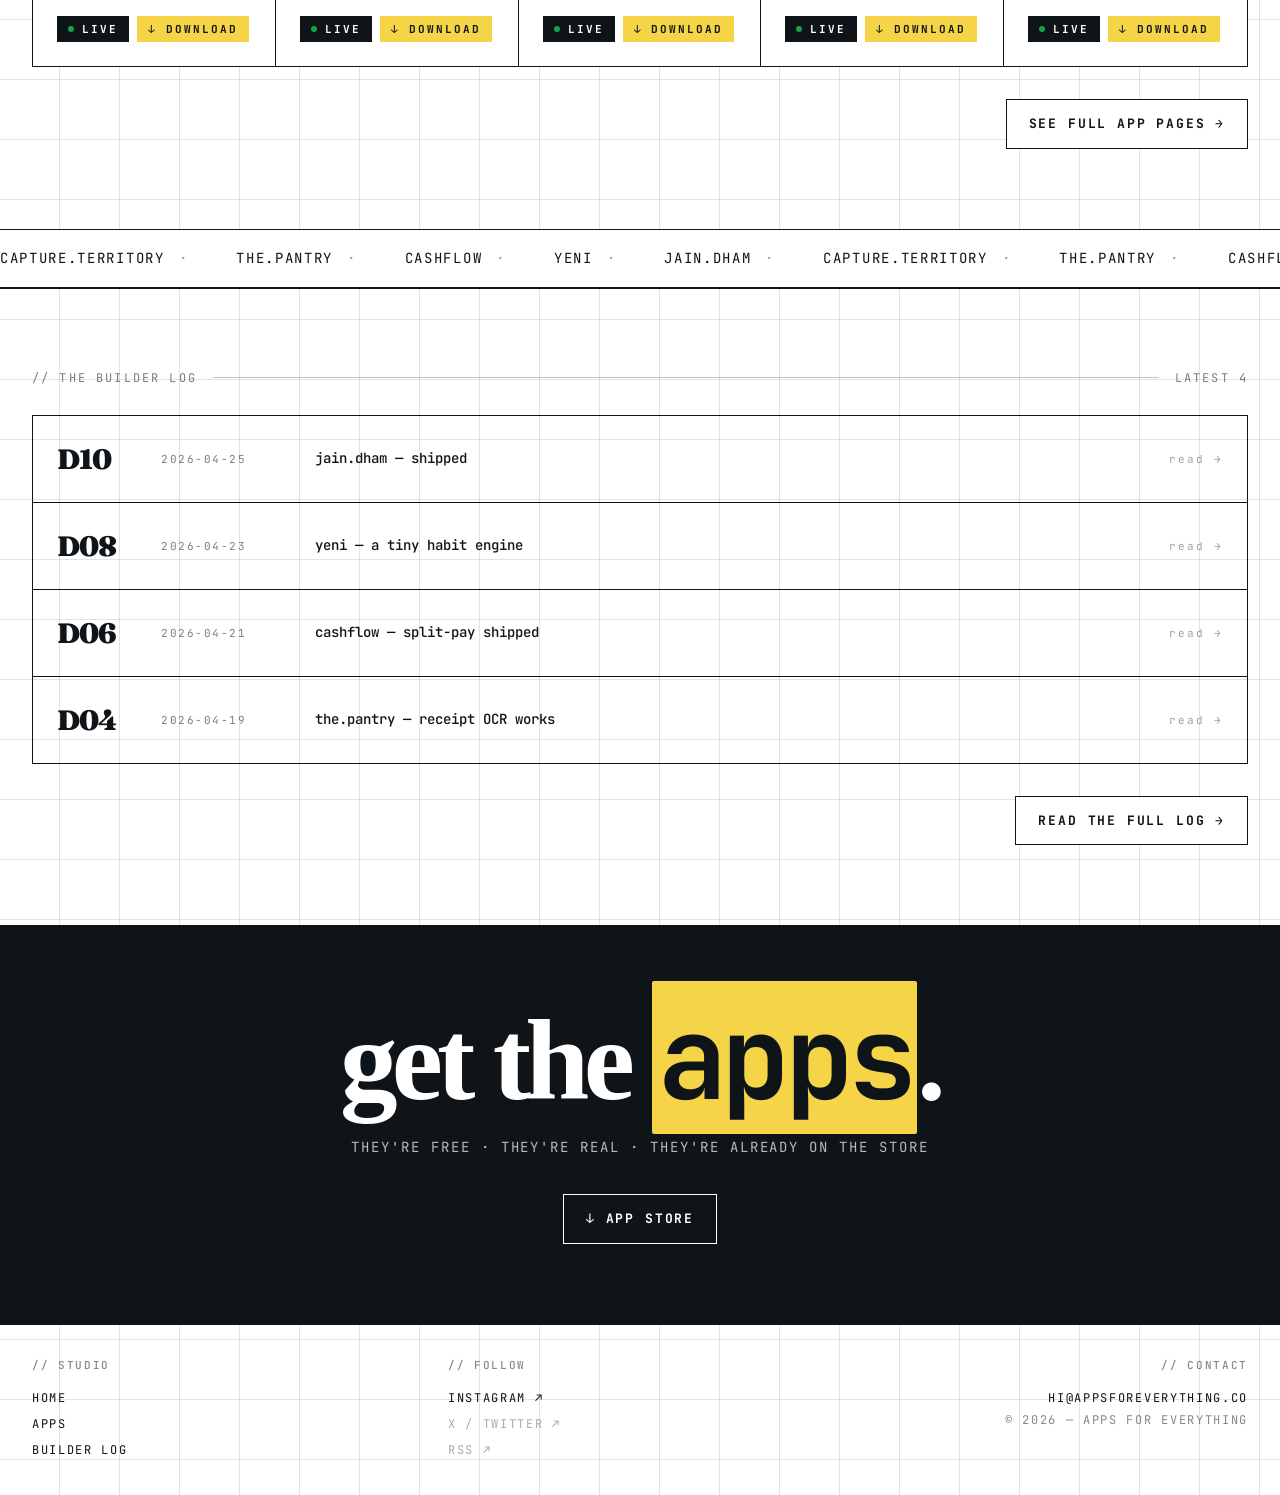
==== commit 5448b316: "Fix download pill: use span+onclick instead of nested anchor Nested <a> inside the card <a> broke HT" ====
--- a/index.html
+++ b/index.html
@@ -507,9 +507,9 @@
         <div class="app-card-tag" style="margin-top:6px">${a.tag}</div>
       </div>
       <div class="app-card-desc">${a.short}</div>
-      <div style="display:flex;gap:8px;align-items:center;flex-wrap:wrap;align-self:flex-start">
+      <div style="display:flex;gap:8px;align-items:center;align-self:flex-start">
         <span class="pill"><span class="pill-dot"></span>live</span>
-        ${a.appstore !== '#' ? `<a href="${a.appstore}" class="pill pill-dl" target="_blank" rel="noopener" onclick="event.stopPropagation()">↓ download</a>` : ''}
+        ${a.appstore !== '#' ? `<span class="pill pill-dl" onclick="event.preventDefault();event.stopPropagation();window.open('${a.appstore}','_blank')">↓ download</span>` : ''}
       </div>
     </a>
   `).join('');
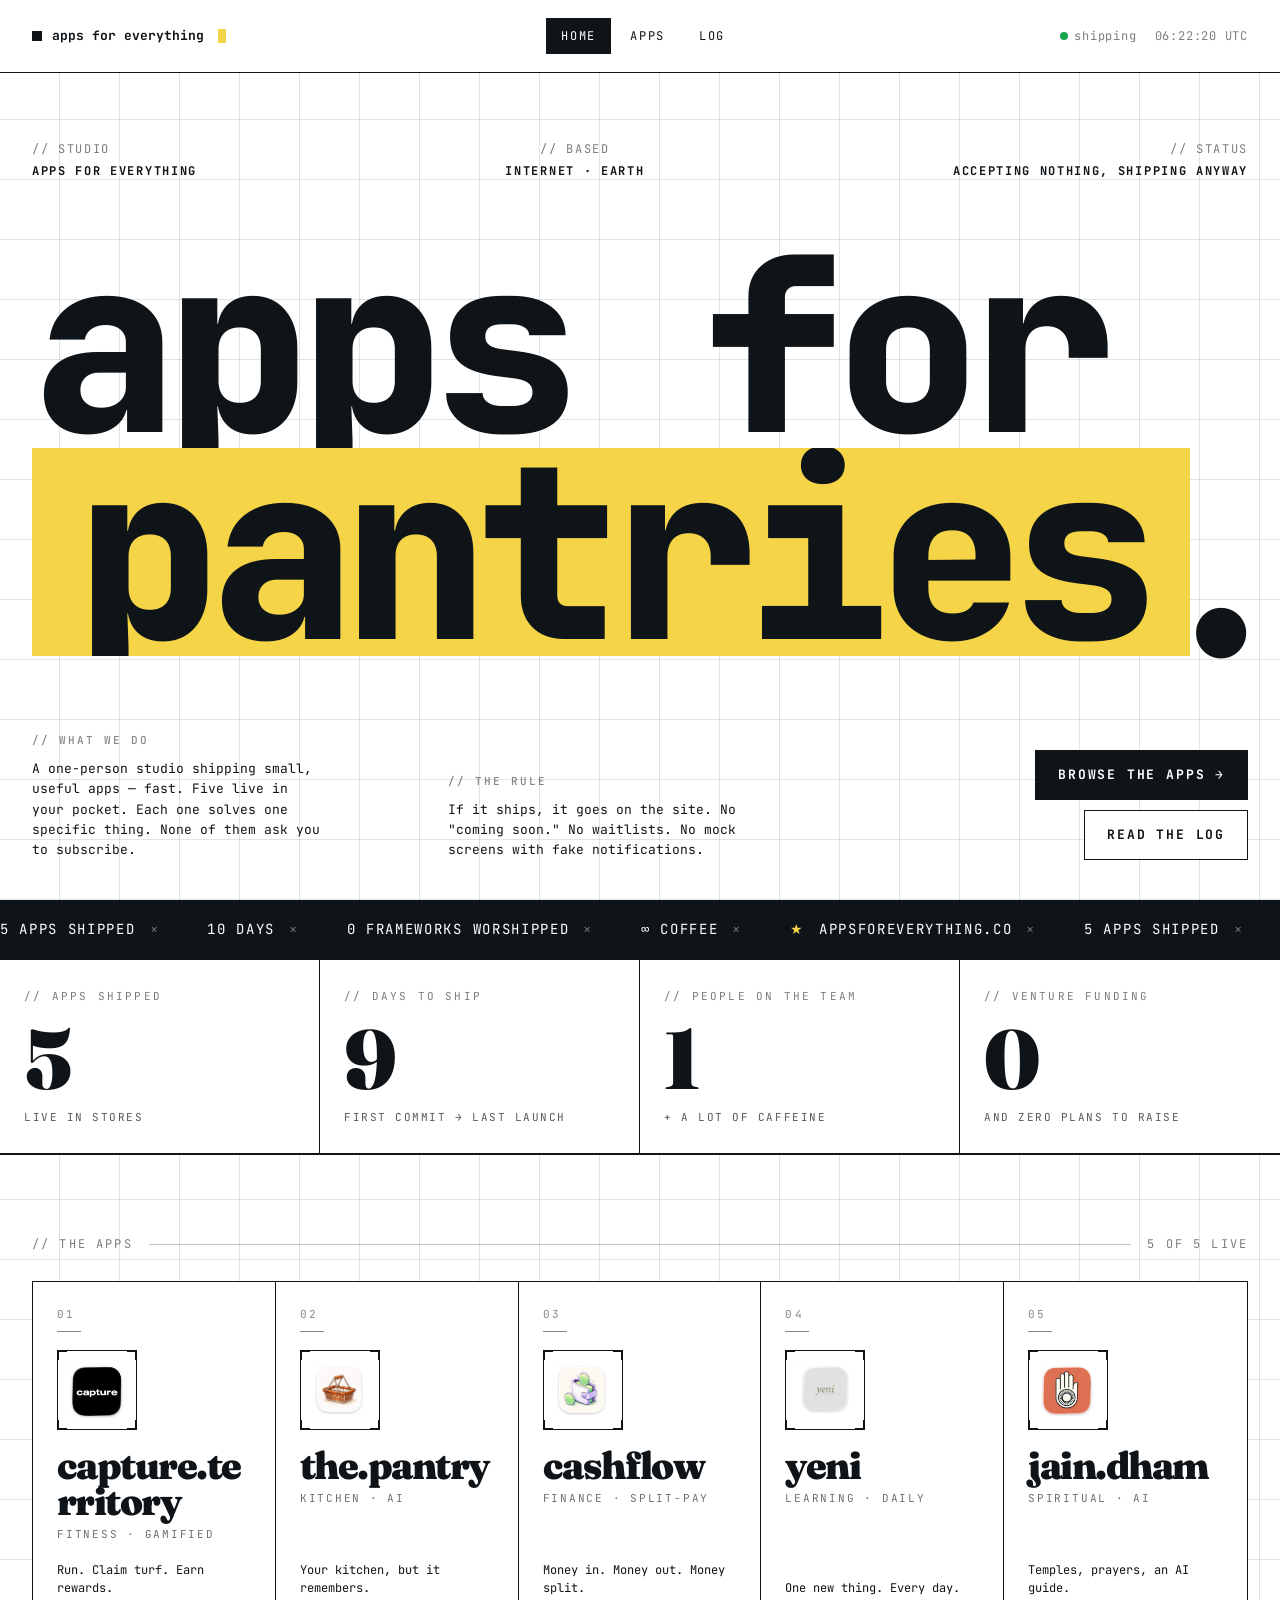
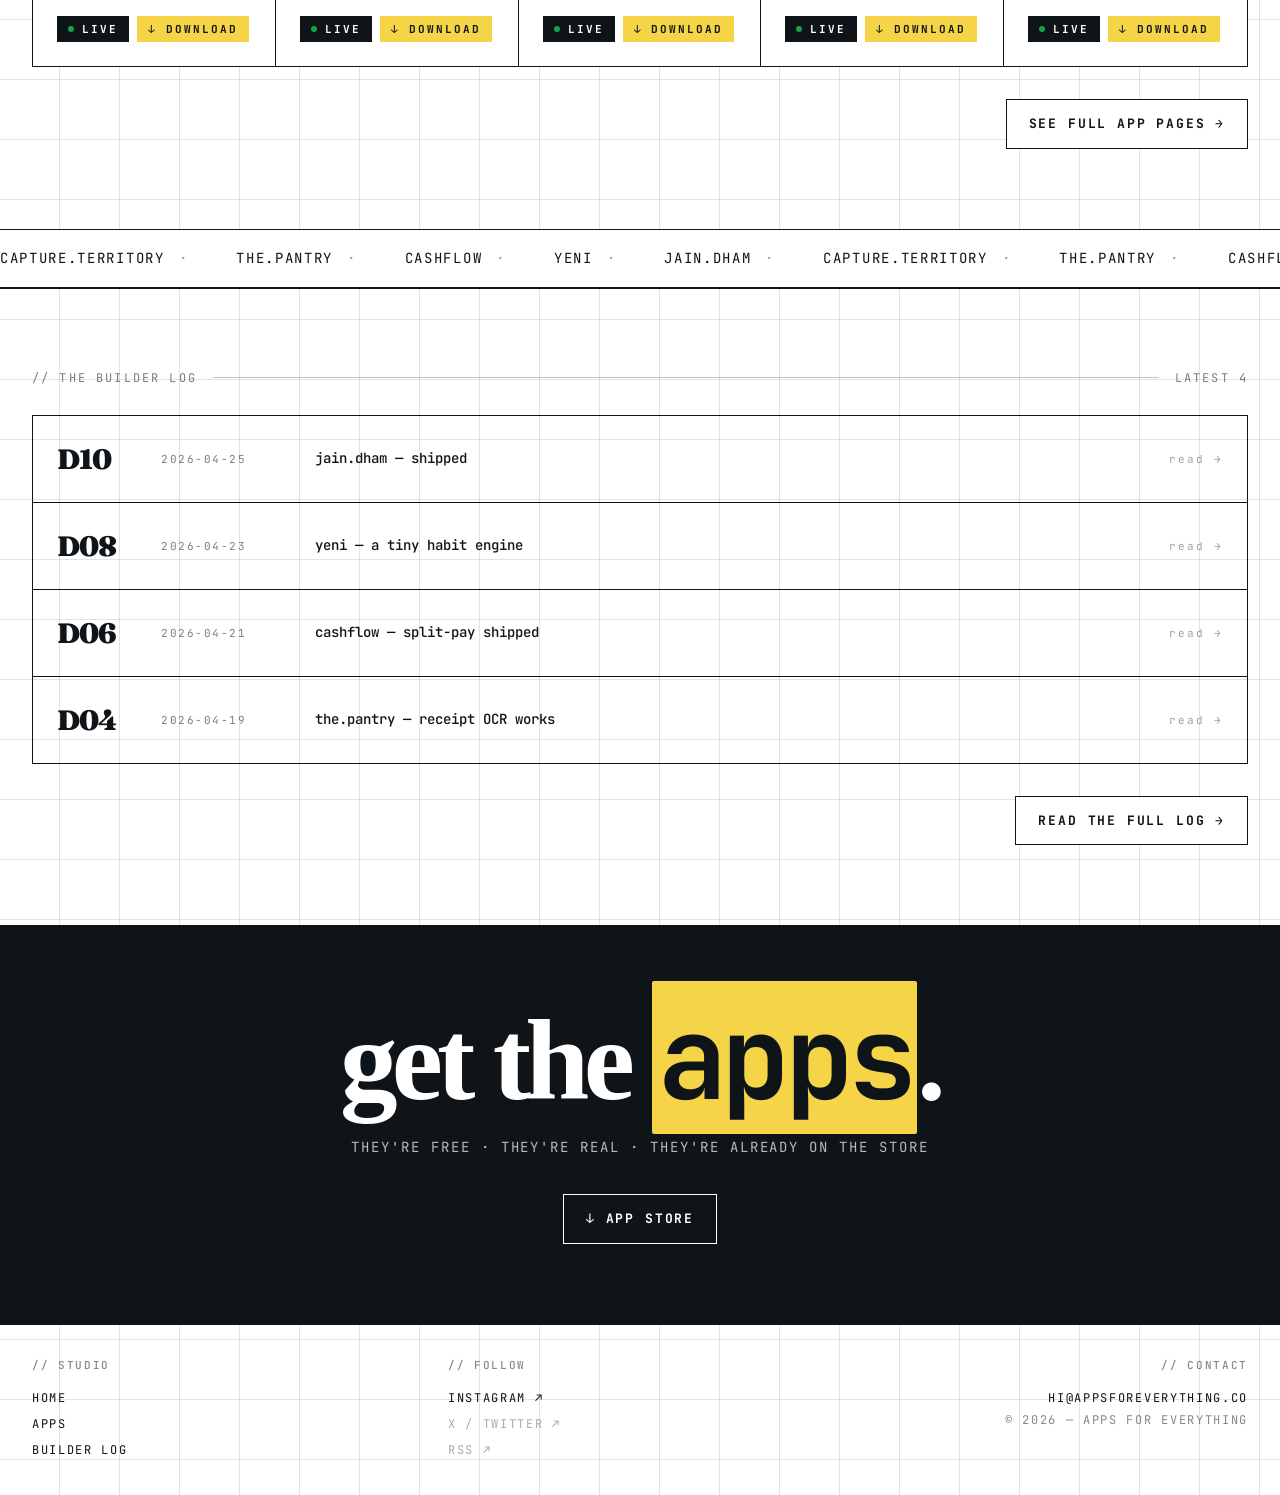
==== commit 738856d4: "Optimize all pages for mobile — responsive layout at 768px, 640px, 480px Key changes: - site.css: ne" ====
--- a/index.html
+++ b/index.html
@@ -223,6 +223,35 @@
 @media (max-width: 1100px) {
   .apps-grid { grid-template-columns: repeat(2, 1fr); }
   .app-card { border-bottom: 1.5px solid var(--fg); }
+}
+
+@media (max-width: 768px) {
+  .hero { padding: 80px 20px 32px; }
+  .counter { padding: 20px 16px; }
+  .counter .num { font-size: 60px; }
+  .apps-section { padding: 48px 20px; }
+  .log-section { padding: 48px 20px; }
+  .cta-strip { padding: 48px 20px; }
+}
+
+@media (max-width: 640px) {
+  .hero-meta-row { display: none; }
+  .hero-stack { font-size: clamp(72px, 18vw, 96px); margin: 24px 0; }
+  .counter { padding: 18px 14px; }
+  .counter .num { font-size: 52px; }
+  .app-card { min-height: auto; padding: 18px; gap: 14px; }
+  .app-card-name { font-size: 28px; }
+  .cta-strip { padding: 40px 20px; }
+  .cta-strip h2 { font-size: clamp(40px, 10vw, 56px); }
+  .cta-strip .ctas { flex-direction: column; align-items: center; gap: 10px; }
+  .log-row .day { font-size: 22px; }
+}
+
+@media (max-width: 480px) {
+  .hero { padding: 72px 16px 28px; }
+  .hero-stack { font-size: clamp(60px, 16vw, 80px); }
+  .apps-grid { grid-template-columns: 1fr; }
+  .app-card { padding: 14px; border-right: none; }
 }
 
 /* ── Log preview ──────────────────────────────────────── */
--- a/site/site.css
+++ b/site/site.css
@@ -264,15 +264,36 @@
   pointer-events: none;
 }
 
-/* ── Mobile nav ─────────────────────────────────────────── */
+/* ── Mobile: 768px tablet ───────────────────────────────── */
+@media (max-width: 768px) {
+  .foot { grid-template-columns: 1fr 1fr; gap: 20px; }
+  .foot-col:last-child { text-align: left !important; }
+  .nav-link { padding: 6px 10px; font-size: 11px; letter-spacing: 0.08em; }
+}
+
+/* ── Mobile: 640px phone ────────────────────────────────── */
 @media (max-width: 640px) {
   .nav-meta { display: none; }
   .nav { padding: 14px 20px; }
+  .nav-brand { font-size: 12px; }
+  .nav-brand .dot { width: 8px; height: 8px; }
   .hero { padding: 80px 20px 40px; }
   .hero-bottom { grid-template-columns: 1fr; gap: 20px; }
   .hero-bottom .ctas { justify-content: flex-start; }
   .counters { grid-template-columns: repeat(2, 1fr); }
   .counter:nth-child(2) { border-right: none; }
+  .counter:nth-child(n+3) { border-top: 1.5px solid var(--fg); }
   .log-row { grid-template-columns: 60px 1fr; }
   .log-row .date, .log-row .arrow { display: none; }
-}
+  .foot { grid-template-columns: 1fr; gap: 20px; }
+  .foot-col:last-child { text-align: left !important; }
+  .marquee-track { gap: 20px; font-size: 12px; }
+}
+
+/* ── Mobile: 480px small phone ──────────────────────────── */
+@media (max-width: 480px) {
+  .nav { padding: 12px 16px; }
+  .nav-brand { font-size: 11px; letter-spacing: -0.01em; }
+  .nav-link { padding: 5px 8px; font-size: 10px; }
+  .btn { padding: 12px 16px; font-size: 12px; }
+}
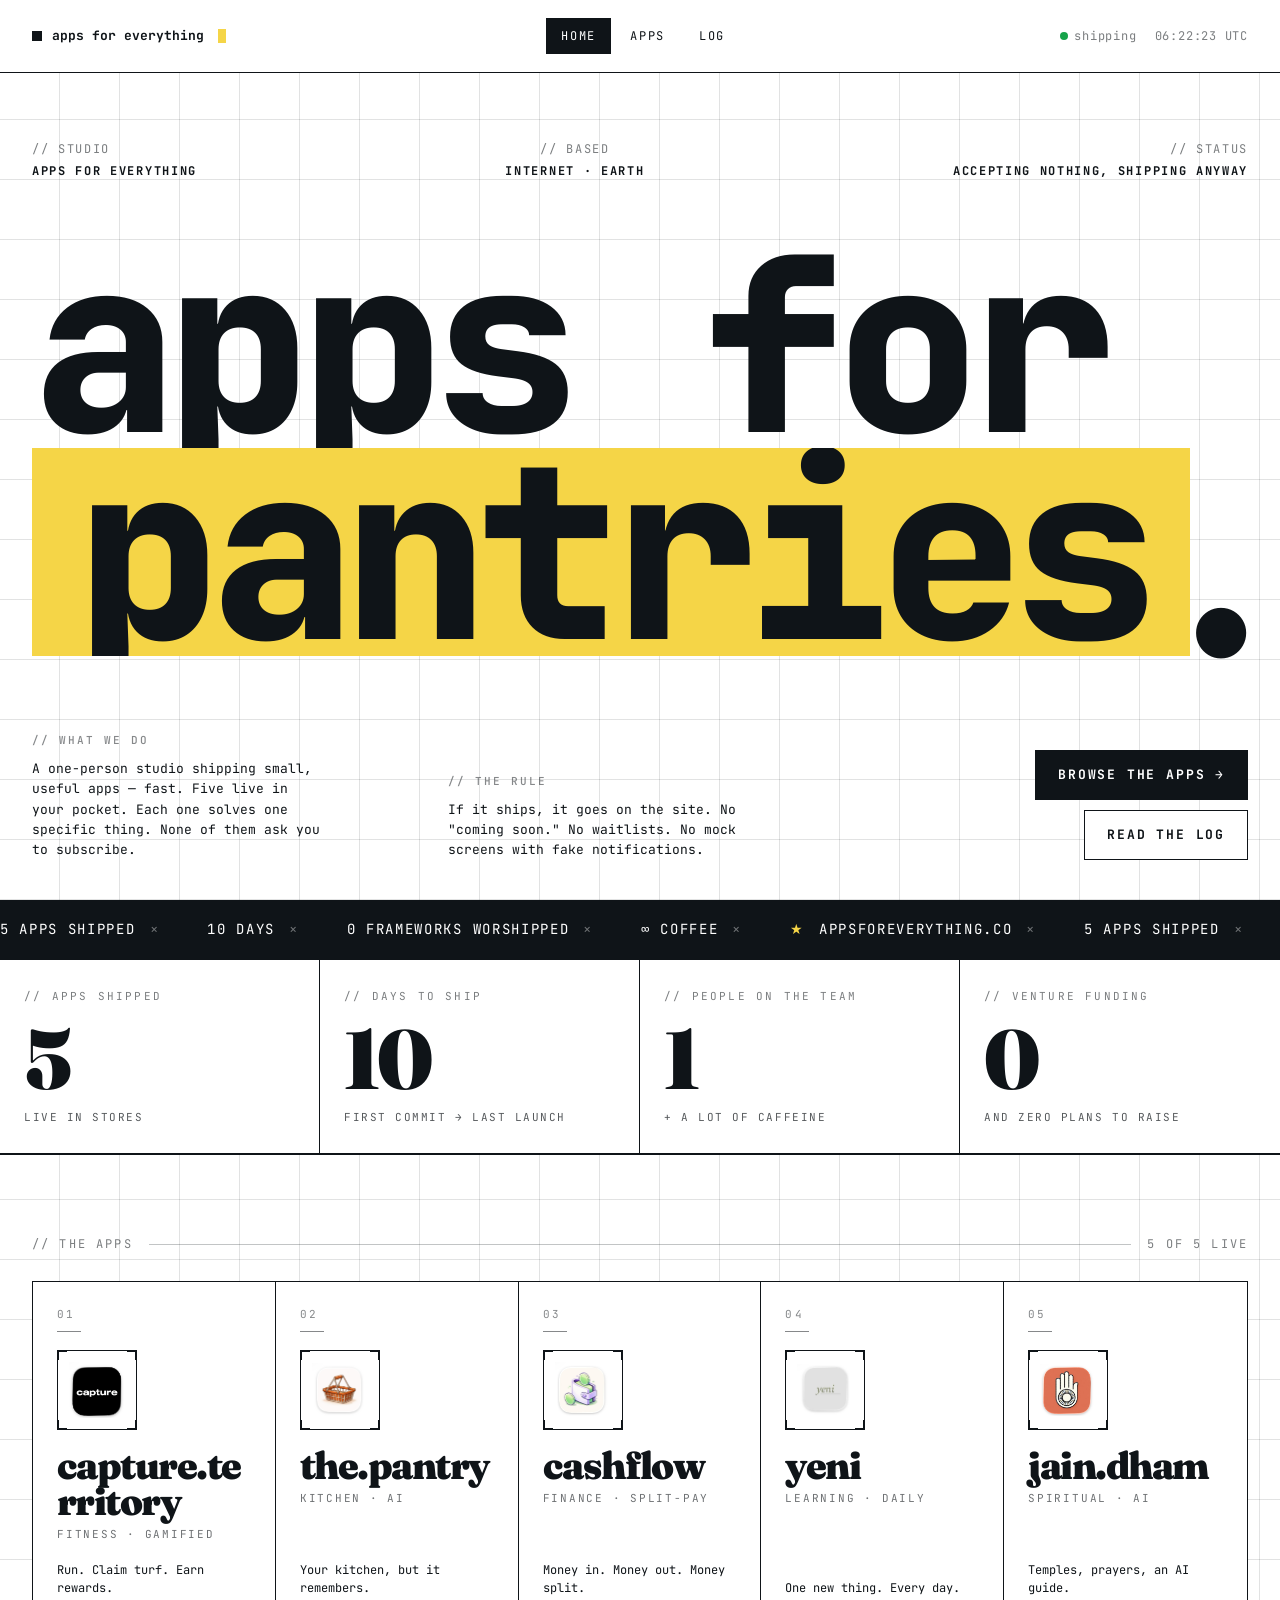
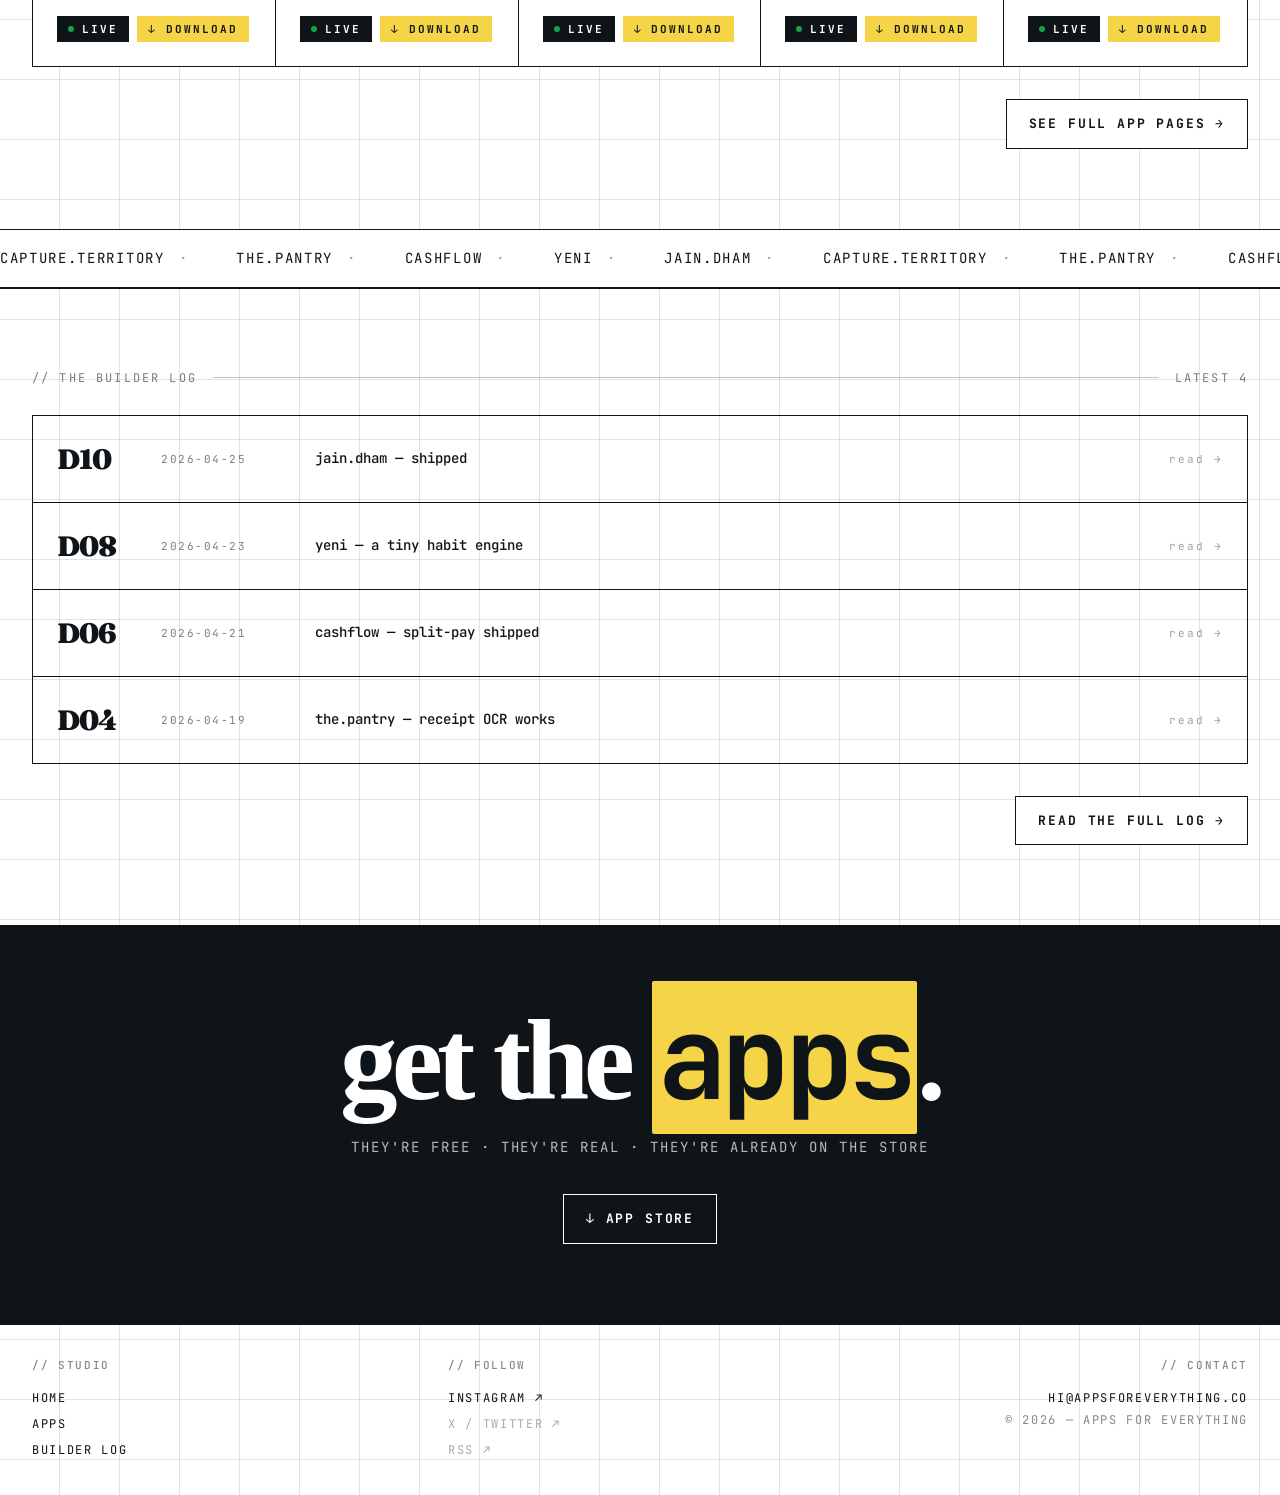
==== commit a409cdd3: "Fix mobile CSS cascade — move index.html-specific rules into page style block Page-level <style> tag" ====
--- a/index.html
+++ b/index.html
@@ -236,15 +236,26 @@
 
 @media (max-width: 640px) {
   .hero-meta-row { display: none; }
+  .hero { padding: 72px 20px 32px; }
   .hero-stack { font-size: clamp(72px, 18vw, 96px); margin: 24px 0; }
+  .hero-bottom { grid-template-columns: 1fr; gap: 0; align-items: start; }
+  .hero-bottom .col { padding: 16px 0; border-top: 1.5px solid var(--fg-faint); }
+  .hero-bottom .col:first-child { border-top: none; padding-top: 0; }
+  .hero-bottom .col p { max-width: none; }
+  .hero-bottom .ctas { justify-content: flex-start; padding-top: 0; }
+  .counters { grid-template-columns: repeat(2, 1fr); }
+  .counter:nth-child(2) { border-right: none; }
+  .counter:nth-child(n+3) { border-top: 1.5px solid var(--fg); }
   .counter { padding: 18px 14px; }
   .counter .num { font-size: 52px; }
   .app-card { min-height: auto; padding: 18px; gap: 14px; }
   .app-card-name { font-size: 28px; }
+  .log-row { grid-template-columns: 60px 1fr; }
+  .log-row .date, .log-row .arrow { display: none; }
+  .log-row .day { font-size: 22px; }
   .cta-strip { padding: 40px 20px; }
   .cta-strip h2 { font-size: clamp(40px, 10vw, 56px); }
   .cta-strip .ctas { flex-direction: column; align-items: center; gap: 10px; }
-  .log-row .day { font-size: 22px; }
 }
 
 @media (max-width: 480px) {
--- a/site/site.css
+++ b/site/site.css
@@ -277,14 +277,6 @@
   .nav { padding: 14px 20px; }
   .nav-brand { font-size: 12px; }
   .nav-brand .dot { width: 8px; height: 8px; }
-  .hero { padding: 80px 20px 40px; }
-  .hero-bottom { grid-template-columns: 1fr; gap: 20px; }
-  .hero-bottom .ctas { justify-content: flex-start; }
-  .counters { grid-template-columns: repeat(2, 1fr); }
-  .counter:nth-child(2) { border-right: none; }
-  .counter:nth-child(n+3) { border-top: 1.5px solid var(--fg); }
-  .log-row { grid-template-columns: 60px 1fr; }
-  .log-row .date, .log-row .arrow { display: none; }
   .foot { grid-template-columns: 1fr; gap: 20px; }
   .foot-col:last-child { text-align: left !important; }
   .marquee-track { gap: 20px; font-size: 12px; }
